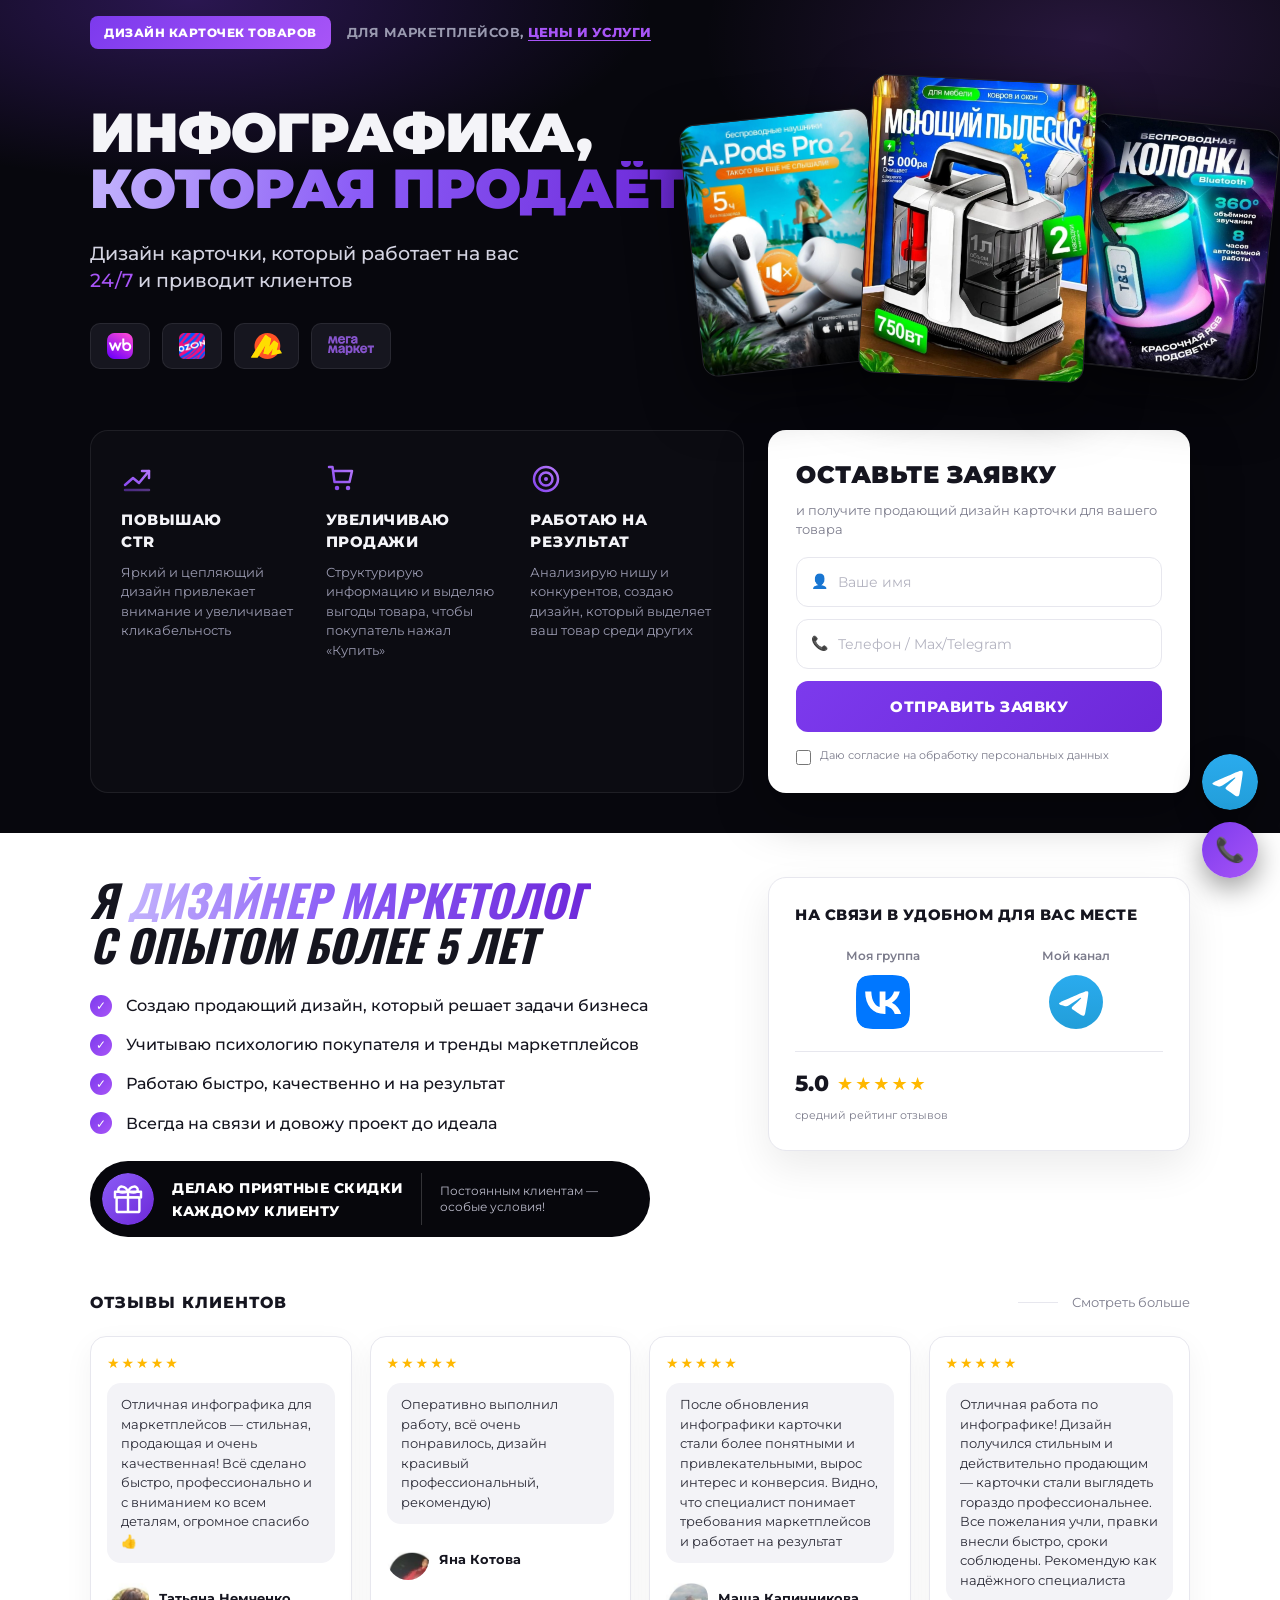
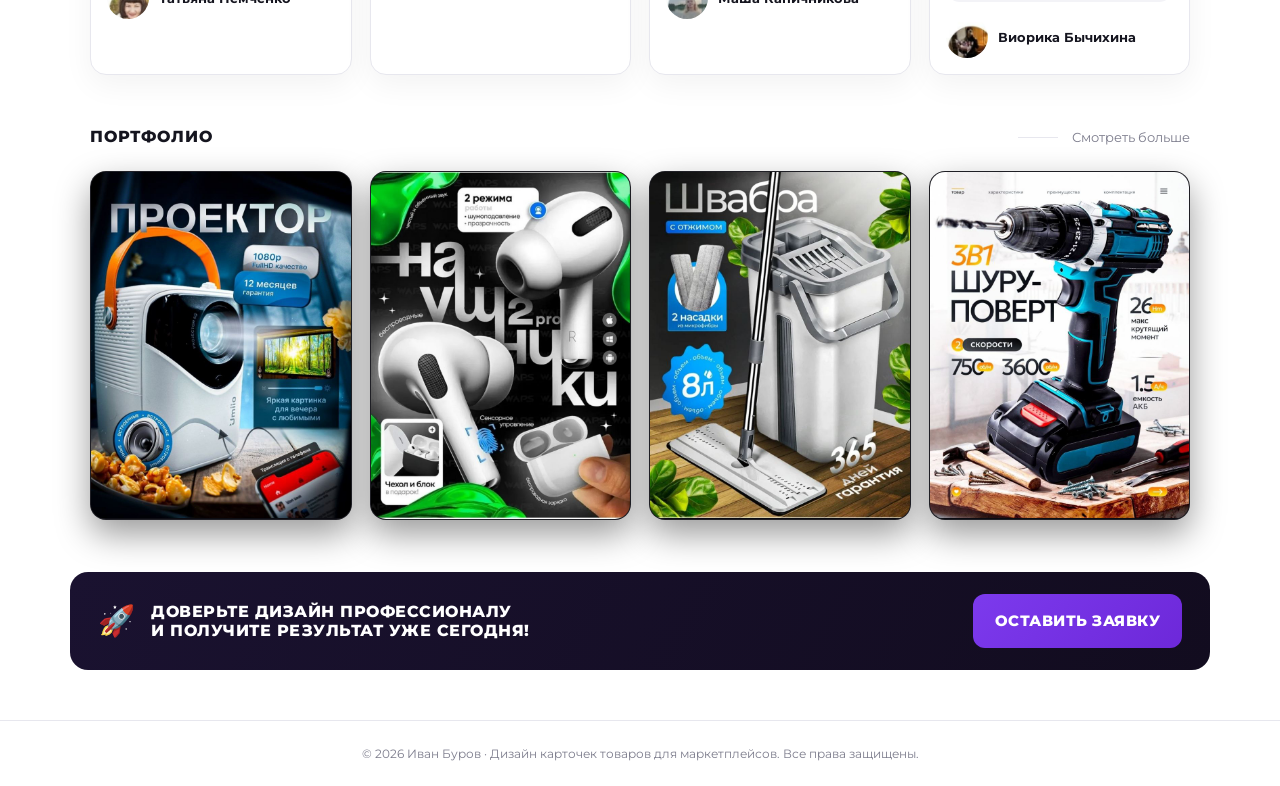
==== index.html @ eb8d64a8 "Обрезка белых полос в карточке колонки (card-speaker) Co-Authored-By: Devin AI <158243242+devin-ai-i" ====
<!DOCTYPE html>
<html lang="ru">
<head>
  <meta charset="UTF-8" />
  <meta name="viewport" content="width=device-width, initial-scale=1.0" />
  <title>Инфографика, которая продаёт — дизайн карточек товаров для маркетплейсов</title>
  <meta name="description" content="Продающий дизайн карточек товаров для Wildberries, Ozon, Яндекс Маркет и Megamarket. Повышаю CTR, увеличиваю продажи, работаю на результат." />
  <link rel="preconnect" href="https://fonts.googleapis.com" />
  <link rel="preconnect" href="https://fonts.gstatic.com" crossorigin />
  <link href="https://fonts.googleapis.com/css2?family=Montserrat:ital,wght@0,400;0,500;0,600;0,700;0,800;0,900;1,800;1,900&family=Oswald:wght@500;600;700&display=swap" rel="stylesheet" />
  <link rel="stylesheet" href="styles.css" />
</head>
<body>
  <div class="bg-glow"></div>

  <header class="site-header">
    <div class="container header-inner">
      <span class="badge badge-purple">ДИЗАЙН КАРТОЧЕК ТОВАРОВ</span>
      <span class="header-tagline">ДЛЯ МАРКЕТПЛЕЙСОВ, <button type="button" class="accent link-btn" id="pricingToggle">ЦЕНЫ И УСЛУГИ</button></span>
    </div>
  </header>

  <main>
    <!-- HERO -->
    <section class="hero">
      <div class="container hero-grid">
        <div class="hero-copy">
          <h1 class="hero-title">
            ИНФОГРАФИКА,<br />
            <span class="grad-text">КОТОРАЯ ПРОДАЁТ</span>
          </h1>
          <p class="hero-sub">
            Дизайн карточки, который работает на вас<br />
            <span class="accent">24/7</span> и приводит клиентов
          </p>
          <div class="marketplaces">
            <span class="mp-chip"><img src="assets/img/logo-wb.svg" alt="Wildberries" /></span>
            <span class="mp-chip"><img src="assets/img/logo-ozon.png" width="240" height="240" alt="Ozon" /></span>
            <span class="mp-chip"><img src="assets/img/logo-ym.svg" alt="Яндекс Маркет" /></span>
            <span class="mp-chip mp-wide"><img src="assets/img/logo-mm.svg" alt="Megamarket" /></span>
          </div>
        </div>

        <div class="hero-cards">
          <article class="pcard">
            <img src="assets/img/card-apods.jpg" width="768" height="1024" alt="A.Pods Pro 2 — беспроводные наушники" />
          </article>

          <article class="pcard pcard-lg">
            <img src="assets/img/card-vacuum.jpg" width="773" height="1024" alt="Моющий пылесос для мебели, ковров и окон" />
          </article>

          <article class="pcard">
            <img src="assets/img/card-speaker.jpg" width="650" height="866" alt="Беспроводная Bluetooth-колонка с RGB-подсветкой" />
          </article>
        </div>
      </div>
    </section>

    <!-- BENEFITS + FORM -->
    <section class="benefits-form">
      <div class="container bf-grid">
        <div class="benefits-card">
          <div class="benefit">
            <div class="benefit-icon"><img src="assets/img/icon-ctr.svg" alt="" /></div>
            <h4>ПОВЫШАЮ<br />CTR</h4>
            <p>Яркий и цепляющий дизайн привлекает внимание и увеличивает кликабельность</p>
          </div>
          <div class="benefit">
            <div class="benefit-icon"><img src="assets/img/icon-sales.svg" alt="" /></div>
            <h4>УВЕЛИЧИВАЮ<br />ПРОДАЖИ</h4>
            <p>Структурирую информацию и выделяю выгоды товара, чтобы покупатель нажал «Купить»</p>
          </div>
          <div class="benefit">
            <div class="benefit-icon"><img src="assets/img/icon-result.svg" alt="" /></div>
            <h4>РАБОТАЮ НА<br />РЕЗУЛЬТАТ</h4>
            <p>Анализирую нишу и конкурентов, создаю дизайн, который выделяет ваш товар среди других</p>
          </div>
        </div>

        <aside class="lead-form" id="zayavka">
          <h2 class="form-title">ОСТАВЬТЕ ЗАЯВКУ</h2>
          <p class="form-sub">и получите продающий дизайн карточки для вашего товара</p>
          <form class="form" novalidate>
            <label class="field">
              <span class="field-icon">👤</span>
              <input type="text" name="name" placeholder="Ваше имя" required />
            </label>
            <label class="field">
              <span class="field-icon">📞</span>
              <input type="text" name="contact" placeholder="Телефон / Max/Telegram" required />
            </label>
            <button type="submit" class="btn btn-primary btn-block">ОТПРАВИТЬ ЗАЯВКУ</button>
            <label class="consent">
              <input type="checkbox" name="consent" required />
              <span>Даю согласие на обработку персональных данных</span>
            </label>
            <p class="form-success" hidden>Спасибо! Заявка отправлена — скоро свяжусь с вами.</p>
          </form>
        </aside>
      </div>
    </section>

    <!-- PRICING / SERVICES -->
    <section class="pricing" id="pricing">
      <div class="container">
        <div class="section-head">
          <h2 class="section-title">ЦЕНЫ И УСЛУГИ</h2>
          <button type="button" class="see-more pricing-close" id="pricingClose">Свернуть</button>
        </div>
        <div class="pricing-grid">
          <article class="price-card">
            <img loading="lazy" decoding="async" src="assets/img/service-01.jpg" width="656" height="1024" alt="Инфографика и дизайн на 5 слайдов" />
            <div class="price-row"><span class="price-now">3 100 ₽</span><span class="price-old">4 500 ₽</span></div>
            <div class="price-label">5 слайдов</div>
            <button type="button" class="btn btn-primary btn-block price-btn" data-service="Инфографика и дизайн — 5 слайдов (3 100 ₽)">Написать</button>
          </article>
          <article class="price-card">
            <img loading="lazy" decoding="async" src="assets/img/service-02.jpg" width="621" height="1024" alt="Дополнительный слайд" />
            <div class="price-row"><span class="price-now">600 ₽</span><span class="price-old">900 ₽</span></div>
            <div class="price-label">Дополнительный слайд</div>
            <button type="button" class="btn btn-primary btn-block price-btn" data-service="Дополнительный слайд (600 ₽)">Написать</button>
          </article>
          <article class="price-card">
            <img loading="lazy" decoding="async" src="assets/img/service-03.jpg" width="619" height="1024" alt="Rich контент" />
            <div class="price-row"><span class="price-now">1 000 ₽</span><span class="price-old">1 500 ₽</span></div>
            <div class="price-label">Rich контент</div>
            <button type="button" class="btn btn-primary btn-block price-btn" data-service="Rich контент (1 000 ₽)">Написать</button>
          </article>
          <article class="price-card">
            <img loading="lazy" decoding="async" src="assets/img/service-04.jpg" width="641" height="1024" alt="Супер Акция: 2 доп. слайда в подарок при заказе 5 слайдов" />
            <div class="price-row"><span class="price-now">3 100 ₽</span><span class="price-old">8 000 ₽</span></div>
            <div class="price-label">Супер Акция 😍🔥</div>
            <button type="button" class="btn btn-primary btn-block price-btn" data-service="Супер Акция: 2 доп. слайда в подарок (3 100 ₽)">Написать</button>
          </article>
          <article class="price-card">
            <img loading="lazy" decoding="async" src="assets/img/service-05.jpg" width="645" height="1024" alt="Главный слайд" />
            <div class="price-row"><span class="price-now">700 ₽</span><span class="price-old">1 100 ₽</span></div>
            <div class="price-label">Главный слайд</div>
            <button type="button" class="btn btn-primary btn-block price-btn" data-service="Главный слайд (700 ₽)">Написать</button>
          </article>
        </div>
      </div>
    </section>

    <div class="light-zone">
    <!-- ABOUT + CONTACTS -->
    <section class="about">
      <div class="container about-grid">
        <div class="about-main">
          <h2 class="about-title">Я <span class="grad-text">ДИЗАЙНЕР МАРКЕТОЛОГ</span><br />С ОПЫТОМ <span class="accent">БОЛЕЕ 5 ЛЕТ</span></h2>
          <ul class="about-list">
            <li>Создаю продающий дизайн, который решает задачи бизнеса</li>
            <li>Учитываю психологию покупателя и тренды маркетплейсов</li>
            <li>Работаю быстро, качественно и на результат</li>
            <li>Всегда на связи и довожу проект до идеала</li>
          </ul>
          <div class="gift-banner">
            <div class="gift-icon"><img src="assets/img/icon-gift.svg" alt="" /></div>
            <div class="gift-text"><b>ДЕЛАЮ ПРИЯТНЫЕ СКИДКИ<br />КАЖДОМУ КЛИЕНТУ</b></div>
            <div class="gift-divider"></div>
            <div class="gift-note">Постоянным клиентам —<br />особые условия!</div>
          </div>
        </div>

        <aside class="contacts-card">
          <h3 class="contacts-title">НА СВЯЗИ В УДОБНОМ ДЛЯ ВАС МЕСТЕ</h3>
          <div class="socials">
            <a class="social" href="https://vk.ru/disain1infografika" target="_blank" rel="noopener">
              <span class="social-label">Моя группа</span>
              <span class="social-icon"><img src="assets/img/logo-vk.svg" alt="VK" /></span>
            </a>
            <a class="social" href="https://t.me/ivan2000disainer" target="_blank" rel="noopener">
              <span class="social-label">Мой канал</span>
              <span class="social-icon"><img src="assets/img/icon-tg.svg" alt="Telegram" /></span>
            </a>
          </div>
          <div class="rating">
            <span class="rating-num">5.0</span>
            <span class="rating-stars">★★★★★</span>
            <span class="rating-note">средний рейтинг отзывов</span>
          </div>
        </aside>
      </div>
    </section>

    <!-- REVIEWS -->
    <section class="reviews">
      <div class="container">
        <div class="section-head">
          <h2 class="section-title">ОТЗЫВЫ КЛИЕНТОВ</h2>
          <a href="#" class="see-more" id="reviewsToggle">Смотреть больше</a>
        </div>
        <div class="reviews-grid">
          <article class="review">
            <div class="stars">★★★★★</div>
            <div class="bubble">
              <p>Отличная инфографика для маркетплейсов — стильная, продающая и очень качественная! Всё сделано быстро, профессионально и с вниманием ко всем деталям, огромное спасибо 👍</p>
            </div>
            <div class="person">
              <span class="avatar"><img loading="lazy" decoding="async" src="assets/img/av-01.png" width="96" height="96" alt="Татьяна Немченко" /></span>
              <span class="person-info"><b>Татьяна Немченко</b></span>
            </div>
          </article>
          <article class="review">
            <div class="stars">★★★★★</div>
            <div class="bubble">
              <p>Оперативно выполнил работу, всё очень понравилось, дизайн красивый профессиональный, рекомендую)</p>
            </div>
            <div class="person">
              <span class="avatar"><img loading="lazy" decoding="async" src="assets/img/av-02.png" width="96" height="96" alt="Яна Котова" /></span>
              <span class="person-info"><b>Яна Котова</b></span>
            </div>
          </article>
          <article class="review">
            <div class="stars">★★★★★</div>
            <div class="bubble">
              <p>После обновления инфографики карточки стали более понятными и привлекательными, вырос интерес и конверсия. Видно, что специалист понимает требования маркетплейсов и работает на результат</p>
            </div>
            <div class="person">
              <span class="avatar"><img loading="lazy" decoding="async" src="assets/img/av-03.png" width="96" height="96" alt="Маша Капичникова" /></span>
              <span class="person-info"><b>Маша Капичникова</b></span>
            </div>
          </article>
          <article class="review">
            <div class="stars">★★★★★</div>
            <div class="bubble">
              <p>Отличная работа по инфографике! Дизайн получился стильным и действительно продающим — карточки стали выглядеть гораздо профессиональнее. Все пожелания учли, правки внесли быстро, сроки соблюдены. Рекомендую как надёжного специалиста</p>
            </div>
            <div class="person">
              <span class="avatar"><img loading="lazy" decoding="async" src="assets/img/av-04.png" width="96" height="96" alt="Виорика Бычихина" /></span>
              <span class="person-info"><b>Виорика Бычихина</b></span>
            </div>
          </article>
          <article class="review review--extra">
            <div class="stars">★★★★★</div>
            <div class="bubble">
              <p>Дизайном очень доволен, Иван справился с задачей очень профессионально, сделал всё оперативно в срок, инфографика впечатляет, рекомендую)</p>
            </div>
            <div class="person">
              <span class="avatar"><img loading="lazy" decoding="async" src="assets/img/av-05.png" width="96" height="96" alt="Павел Литвинов" /></span>
              <span class="person-info"><b>Павел Литвинов</b></span>
            </div>
          </article>
          <article class="review review--extra">
            <div class="stars">★★★★★</div>
            <div class="bubble">
              <p>Шикарная инфографика, CTR значительно повысился, стали заказывать больше, спасибо большое 👍 супер</p>
            </div>
            <div class="person">
              <span class="avatar"><img loading="lazy" decoding="async" src="assets/img/av-06.png" width="96" height="96" alt="Олег П." /></span>
              <span class="person-info"><b>Олег П.</b></span>
            </div>
          </article>
          <article class="review review--extra">
            <div class="stars">★★★★★</div>
            <div class="bubble">
              <p>Шикарная инфографика 😍 продажи значительно выросли, больше кликов, рекомендую, просто супер ☺️</p>
            </div>
            <div class="person">
              <span class="avatar"><img loading="lazy" decoding="async" src="assets/img/av-07.png" width="96" height="96" alt="Людмила Соловьева" /></span>
              <span class="person-info"><b>Людмила Соловьева</b></span>
            </div>
          </article>
          <article class="review review--extra">
            <div class="stars">★★★★★</div>
            <div class="bubble">
              <p>Отличный специалист, быстро ответил, обсудили, работа выполнена в срок, очень доволен дизайном, будем работать ещё) рекомендую</p>
            </div>
            <div class="person">
              <span class="avatar"><img loading="lazy" decoding="async" src="assets/img/av-08.png" width="96" height="96" alt="Евгений Валерьевич" /></span>
              <span class="person-info"><b>Евгений Валерьевич</b></span>
            </div>
          </article>
        </div>
      </div>
    </section>

    <!-- PORTFOLIO -->
    <section class="portfolio">
      <div class="container">
        <div class="section-head">
          <h2 class="section-title">ПОРТФОЛИО</h2>
          <a href="#" class="see-more" id="portfolioToggle">Смотреть больше</a>
        </div>
        <div class="portfolio-grid">
          <article class="folio"><img loading="lazy" decoding="async" src="assets/img/portfolio-01.jpg" width="768" height="1024" alt="Карточка товара: проектор Umiio" /></article>
          <article class="folio"><img loading="lazy" decoding="async" src="assets/img/portfolio-02.jpg" width="764" height="1024" alt="Карточка товара: беспроводные наушники Pro 2" /></article>
          <article class="folio"><img loading="lazy" decoding="async" src="assets/img/portfolio-03.jpg" width="768" height="1024" alt="Карточка товара: швабра с отжимом" /></article>
          <article class="folio"><img loading="lazy" decoding="async" src="assets/img/portfolio-04.jpg" width="768" height="1024" alt="Карточка товара: шуруповёрт 3 в 1" /></article>
          <article class="folio folio--extra"><img loading="lazy" decoding="async" src="assets/img/portfolio-05.jpg" width="768" height="1024" alt="Карточка товара: кабель Lightning — USB-C" /></article>
          <article class="folio folio--extra"><img loading="lazy" decoding="async" src="assets/img/portfolio-06.jpg" width="768" height="1024" alt="Карточка товара: автомобильный компрессор" /></article>
          <article class="folio folio--extra"><img loading="lazy" decoding="async" src="assets/img/portfolio-07.jpg" width="768" height="1024" alt="Карточка товара: подарочный набор" /></article>
          <article class="folio folio--extra"><img loading="lazy" decoding="async" src="assets/img/portfolio-08.jpg" width="768" height="1024" alt="Карточка товара: армейский мультитул 30 в 1" /></article>
          <article class="folio folio--extra"><img loading="lazy" decoding="async" src="assets/img/portfolio-09.jpg" width="768" height="1024" alt="Карточка товара: беспроводная колонка" /></article>
          <article class="folio folio--extra"><img loading="lazy" decoding="async" src="assets/img/portfolio-10.jpg" width="768" height="1024" alt="Карточка товара: электрический аэрогриль" /></article>
          <article class="folio folio--extra"><img loading="lazy" decoding="async" src="assets/img/portfolio-11.jpg" width="768" height="1024" alt="Карточка товара: портативный блендер" /></article>
          <article class="folio folio--extra"><img loading="lazy" decoding="async" src="assets/img/portfolio-12.jpg" width="768" height="1024" alt="Карточка товара: лазерный уровень 4D" /></article>
          <article class="folio folio--extra"><img loading="lazy" decoding="async" src="assets/img/portfolio-13.jpg" width="768" height="1024" alt="Карточка товара: чемодан" /></article>
          <article class="folio folio--extra"><img loading="lazy" decoding="async" src="assets/img/portfolio-14.jpg" width="774" height="1024" alt="Карточка товара: энергетик Lit Energy" /></article>
          <article class="folio folio--extra"><img loading="lazy" decoding="async" src="assets/img/portfolio-15.jpg" width="768" height="1024" alt="Карточка товара: беспроводные наушники N35" /></article>
        </div>
      </div>
    </section>

    <!-- CTA BANNER -->
    <section class="cta-banner">
      <div class="container cta-inner">
        <div class="cta-left">
          <span class="cta-rocket">🚀</span>
          <p>ДОВЕРЬТЕ ДИЗАЙН ПРОФЕССИОНАЛУ<br />И ПОЛУЧИТЕ РЕЗУЛЬТАТ УЖЕ СЕГОДНЯ!</p>
        </div>
        <a href="#zayavka" class="btn btn-primary cta-btn">ОСТАВИТЬ ЗАЯВКУ</a>
      </div>
    </section>
    </div>
  </main>

  <footer class="site-footer">
    <div class="container">
      <p>© <span id="year"></span> Иван Буров · Дизайн карточек товаров для маркетплейсов. Все права защищены.</p>
    </div>
  </footer>

  <div class="fab">
    <a class="fab-btn fab-tg" href="https://t.me/IvanBurov25" target="_blank" rel="noopener" aria-label="Написать в Telegram" title="Написать в Telegram">
      <img src="assets/img/icon-tg.svg" alt="Telegram" />
    </a>
    <a class="fab-btn fab-call" href="tel:+79619214118" aria-label="Позвонить" title="Позвонить">📞</a>
  </div>

  <div class="modal" id="leadModal" aria-hidden="true">
    <div class="modal-overlay" data-close></div>
    <div class="modal-box" role="dialog" aria-modal="true" aria-labelledby="modalTitle">
      <button type="button" class="modal-close" data-close aria-label="Закрыть">×</button>
      <h2 class="form-title" id="modalTitle">ОСТАВЬТЕ ЗАЯВКУ</h2>
      <p class="form-sub" id="modalServiceSub">и я свяжусь с вами по выбранной услуге</p>
      <form class="form" novalidate>
        <label class="field">
          <span class="field-icon">👤</span>
          <input type="text" name="name" placeholder="Ваше имя" required />
        </label>
        <label class="field">
          <span class="field-icon">📞</span>
          <input type="text" name="contact" placeholder="Телефон / Max/Telegram" required />
        </label>
        <button type="submit" class="btn btn-primary btn-block">ОТПРАВИТЬ ЗАЯВКУ</button>
        <label class="consent">
          <input type="checkbox" name="consent" required />
          <span>Даю согласие на обработку персональных данных</span>
        </label>
        <p class="form-success" hidden>Спасибо! Заявка отправлена — скоро свяжусь с вами.</p>
      </form>
    </div>
  </div>

  <script src="script.js"></script>
</body>
</html>
---- styles.css ----
:root {
  --bg: #07070d;
  --line: rgba(255, 255, 255, 0.08);
  --line-light: #e7e7ee;
  --text: #f4f4f8;
  --ink: #15151f;
  --muted: #9a9ab0;
  --muted-2: #6f6f86;
  --muted-light: #7c7c8c;
  --purple: #7c3aed;
  --purple-2: #a855f7;
  --radius: 18px;
  --maxw: 1140px;
}

* { box-sizing: border-box; margin: 0; padding: 0; }
html { scroll-behavior: smooth; }

body {
  font-family: "Montserrat", system-ui, -apple-system, sans-serif;
  background: var(--bg);
  color: var(--text);
  line-height: 1.45;
  overflow-x: hidden;
}

.bg-glow {
  position: absolute;
  top: 0; left: 0; right: 0;
  height: 760px;
  z-index: -1;
  background:
    radial-gradient(60% 40% at 15% 0%, rgba(124, 58, 237, 0.30), transparent 60%),
    radial-gradient(50% 45% at 85% 5%, rgba(168, 85, 247, 0.20), transparent 60%),
    var(--bg);
}

.container { width: 100%; max-width: var(--maxw); margin: 0 auto; padding: 0 20px; }
.accent { color: var(--purple-2); }
.grad-text {
  background: linear-gradient(100deg, #c4b5fd 0%, #8b5cf6 45%, #6d28d9 100%);
  -webkit-background-clip: text; background-clip: text; color: transparent;
}

/* ---------- HEADER ---------- */
.site-header { padding: 16px 0; }
.header-inner { display: flex; align-items: center; gap: 16px; flex-wrap: wrap; }
.badge { display: inline-block; font-size: 12px; font-weight: 800; letter-spacing: 0.5px; padding: 8px 14px; border-radius: 8px; }
.badge-purple { background: linear-gradient(135deg, var(--purple), var(--purple-2)); color: #fff; }
.header-tagline { font-size: 13px; font-weight: 700; letter-spacing: 0.5px; color: var(--muted); }
.header-tagline .accent { font-weight: 800; }

/* ---------- HERO ---------- */
.hero { padding: 14px 0 36px; overflow-x: clip; }
.hero-grid { display: grid; grid-template-columns: 1fr 1.08fr; gap: 24px; align-items: start; }
.hero-copy { padding-top: 26px; }
.hero-title { font-size: clamp(30px, 5.2vw, 55px); font-weight: 900; line-height: 1.02; letter-spacing: -1px; text-transform: uppercase; overflow-wrap: break-word; }
.hero-title .grad-text { white-space: nowrap; padding-right: 0; }
.hero-sub { margin-top: 22px; font-size: clamp(15px, 1.7vw, 19px); color: #d4d4e2; font-weight: 500; }
.marketplaces { display: flex; flex-wrap: wrap; gap: 12px; margin-top: 28px; }
.mp-chip { padding: 0 16px; height: 46px; border-radius: 10px; background: #16161f; border: 1px solid var(--line); display: inline-flex; align-items: center; }
.mp-chip img { height: 26px; width: auto; display: block; }
.mp-chip.mp-wide img { height: 19px; }

.hero-cards { display: flex; align-items: center; justify-content: center; padding: 0; transform: translateX(-20px); }
.pcard { position: relative; flex: 0 0 auto; width: 190px; border-radius: 16px; overflow: hidden; border: 1px solid rgba(255, 255, 255, 0.1); box-shadow: 0 22px 55px rgba(0, 0, 0, 0.6); background: #0c0c12; }
.pcard.pcard-lg { width: 226px; }
.pcard img { display: block; width: 100%; height: auto; }
.hero-cards .pcard:nth-child(1) { transform: rotate(-6deg) translateY(14px); z-index: 2; margin-right: -14px; }
.hero-cards .pcard:nth-child(2) { transform: rotate(3deg); z-index: 3; }
.hero-cards .pcard:nth-child(3) { transform: rotate(6deg) translateY(18px); z-index: 1; margin-left: -10px; }

/* ---------- BENEFITS + FORM ---------- */
.benefits-form { padding: 16px 0 40px; }
.bf-grid { display: grid; grid-template-columns: 1.55fr 1fr; gap: 24px; align-items: stretch; }
.benefits-card { background: #0c0c12; border: 1px solid var(--line); border-radius: var(--radius); padding: 30px; display: grid; grid-template-columns: repeat(3, 1fr); gap: 22px; }
.benefit-icon { height: 34px; display: flex; align-items: flex-end; }
.benefit-icon img { height: 32px; width: auto; }
.benefit h4 { margin: 14px 0 10px; font-size: 15px; font-weight: 800; letter-spacing: 0.5px; text-transform: uppercase; }
.benefit p { font-size: 13px; color: var(--muted); line-height: 1.5; }

.lead-form { background: #fff; border-radius: var(--radius); padding: 28px; box-shadow: 0 20px 50px rgba(0, 0, 0, 0.35); }
.form-title { font-size: 24px; font-weight: 900; letter-spacing: 0.5px; color: var(--ink); }
.form-sub { color: var(--muted-light); font-size: 13px; margin: 8px 0 18px; line-height: 1.45; }
.form { display: flex; flex-direction: column; gap: 12px; }
.field { display: flex; align-items: center; gap: 10px; background: #fff; border: 1.5px solid var(--line-light); border-radius: 12px; padding: 0 14px; }
.field:focus-within { border-color: var(--purple); }
.field-icon { color: #b3b3c0; font-size: 14px; }
.field input { flex: 1; background: transparent; border: 0; outline: none; color: var(--ink); font-size: 14px; padding: 15px 0; font-family: inherit; }
.field input::placeholder { color: #b3b3c0; }
.btn { cursor: pointer; border: 0; font-family: inherit; font-weight: 800; letter-spacing: 0.5px; border-radius: 12px; transition: transform 0.15s ease, filter 0.15s ease; text-decoration: none; display: inline-flex; align-items: center; justify-content: center; }
.btn:hover { filter: brightness(1.08); transform: translateY(-1px); }
.btn-primary { background: linear-gradient(135deg, #7c3aed, #6d28d9); color: #fff; padding: 16px 22px; font-size: 15px; }
.btn-block { width: 100%; }
.consent { display: flex; align-items: flex-start; gap: 9px; font-size: 11px; color: var(--muted-light); margin-top: 4px; cursor: pointer; }
.consent input { margin-top: 2px; accent-color: var(--purple); width: 15px; height: 15px; }
.form-success { color: #16a34a; font-size: 13px; font-weight: 600; margin-top: 6px; }

/* ---------- LIGHT ZONE ---------- */
.light-zone { background: #fff; color: var(--ink); }

/* ---------- ABOUT ---------- */
.about { padding: 44px 0 30px; }
.about-grid { display: grid; grid-template-columns: 1.55fr 1fr; gap: 24px; align-items: start; }
.about-title { font-family: "Oswald", sans-serif; font-size: clamp(26px, 4vw, 44px); font-weight: 700; font-style: italic; line-height: 1.04; text-transform: uppercase; color: var(--ink); }
.about-title .accent { color: var(--ink); }
.grad-text { display: inline-block; padding-right: 0.12em; }
.about-list { list-style: none; margin: 26px 0; display: flex; flex-direction: column; gap: 16px; }
.about-list li { position: relative; padding-left: 36px; font-size: 16px; font-weight: 500; color: var(--ink); }
.about-list li::before { content: "✓"; position: absolute; left: 0; top: 50%; transform: translateY(-50%); width: 22px; height: 22px; border-radius: 50%; background: linear-gradient(135deg, var(--purple), var(--purple-2)); color: #fff; font-size: 12px; font-weight: 800; display: flex; align-items: center; justify-content: center; }
.gift-banner { display: flex; align-items: center; gap: 18px; background: #07070c; border-radius: 50px; padding: 12px 26px 12px 12px; max-width: 560px; }
.gift-icon { flex: 0 0 auto; }
.gift-icon img { width: 52px; height: 52px; border-radius: 50%; display: block; }
.gift-text b { font-size: 14px; font-weight: 800; letter-spacing: 0.5px; line-height: 1.2; color: #fff; }
.gift-divider { width: 1px; align-self: stretch; background: rgba(255, 255, 255, 0.18); }
.gift-note { font-size: 12px; color: #b9b9c8; line-height: 1.3; }

.contacts-card { background: #fff; border: 1px solid var(--line-light); border-radius: var(--radius); padding: 26px; box-shadow: 0 16px 40px rgba(0, 0, 0, 0.08); }
.contacts-title { font-size: 15px; font-weight: 800; letter-spacing: 0.5px; text-transform: uppercase; color: var(--ink); }
.socials { display: flex; gap: 18px; margin: 22px 0; }
.social { flex: 1; text-decoration: none; display: flex; flex-direction: column; align-items: center; gap: 10px; }
.social-label { font-size: 12px; color: var(--muted-light); font-weight: 600; }
.social-icon img { width: 54px; height: 54px; border-radius: 14px; display: block; }

/* Floating contact buttons (bottom-right) */
.fab { position: fixed; right: 22px; bottom: 22px; z-index: 60; display: flex; flex-direction: column; gap: 12px; }
.fab-btn { width: 56px; height: 56px; border-radius: 50%; display: flex; align-items: center; justify-content: center; box-shadow: 0 10px 28px rgba(0, 0, 0, 0.4); transition: transform 0.15s ease, filter 0.15s ease; text-decoration: none; overflow: hidden; }
.fab-btn:hover { transform: translateY(-2px); filter: brightness(1.07); }
.fab-tg img { width: 56px; height: 56px; display: block; }
.fab-call { background: linear-gradient(135deg, #7c3aed, #a855f7); color: #fff; font-size: 24px; }
.rating { display: flex; align-items: center; gap: 8px; flex-wrap: wrap; border-top: 1px solid var(--line-light); padding-top: 16px; }
.rating-num { font-size: 22px; font-weight: 800; color: var(--ink); }
.rating-stars { color: #ffb800; font-size: 18px; letter-spacing: 2px; }
.rating-note { width: 100%; font-size: 11px; color: var(--muted-light); }

/* ---------- SECTION HEAD ---------- */
.section-head { display: flex; align-items: center; gap: 18px; margin-bottom: 22px; }
.section-title { font-size: 16px; font-weight: 800; letter-spacing: 1px; text-transform: uppercase; white-space: nowrap; color: var(--ink); }
.see-more { margin-left: auto; color: var(--muted-light); font-size: 13px; text-decoration: none; position: relative; }
.see-more::before { content: ""; position: absolute; right: calc(100% + 14px); top: 50%; width: 40px; height: 1px; background: var(--line-light); }
.see-more:hover { color: var(--ink); }

/* ---------- REVIEWS ---------- */
.reviews { padding: 24px 0; }
.reviews-grid { display: grid; grid-template-columns: repeat(4, 1fr); gap: 18px; }
.review { background: #fff; border: 1px solid var(--line-light); border-radius: 16px; padding: 16px; box-shadow: 0 10px 30px rgba(0, 0, 0, 0.05); }
.review--extra { display: none; }
.reviews-grid.is-expanded .review--extra { display: block; }
.bubble { position: relative; background: #f3f3f7; border-radius: 14px; padding: 12px 14px; }
.bubble p { font-size: 13px; color: #2a2a36; line-height: 1.5; }
.person { display: flex; align-items: center; gap: 10px; margin: 14px 0 0; }
.avatar { width: 42px; height: 42px; border-radius: 50%; overflow: hidden; flex: 0 0 auto; }
.avatar img { width: 100%; height: 100%; object-fit: cover; display: block; }
.person-info { display: flex; flex-direction: column; }
.person-info b { font-size: 13px; color: var(--ink); }
.person-info i { font-size: 11px; color: var(--muted-light); font-style: normal; }
.stars { color: #ffb800; font-size: 14px; letter-spacing: 2px; margin-bottom: 10px; }

/* ---------- PORTFOLIO ---------- */
.portfolio { padding: 26px 0 46px; }
.portfolio-grid { display: grid; grid-template-columns: repeat(4, 1fr); gap: 18px; }
.folio { position: relative; border-radius: 16px; overflow: hidden; background: #0c0c12; border: 1px solid var(--line); box-shadow: 0 14px 34px rgba(0, 0, 0, 0.4); }
.folio img { display: block; width: 100%; height: auto; }
.folio--extra { display: none; }
.portfolio-grid.is-expanded .folio--extra { display: block; }

/* ---------- PRICING / SERVICES ---------- */
.link-btn { background: none; border: 0; padding: 0; margin: 0; font: inherit; cursor: pointer; text-decoration: underline; text-underline-offset: 3px; }
.link-btn:hover { filter: brightness(1.12); }
.pricing { display: none; padding: 8px 0 34px; }
.pricing.is-open { display: block; }
.pricing-close { background: none; border: 0; cursor: pointer; font-family: inherit; }
.pricing-grid { display: grid; grid-template-columns: repeat(5, 1fr); gap: 16px; }
.price-card { display: flex; flex-direction: column; gap: 10px; background: #0c0c12; border: 1px solid var(--line); border-radius: 16px; padding: 12px; box-shadow: 0 14px 34px rgba(0, 0, 0, 0.4); }
.price-card > img { display: block; width: 100%; height: auto; border-radius: 12px; }
.price-row { display: flex; align-items: baseline; gap: 10px; }
.price-now { font-family: "Oswald", sans-serif; font-size: 24px; font-weight: 700; color: #fff; }
.price-old { font-size: 15px; color: var(--muted); text-decoration: line-through; }
.price-label { font-size: 13px; color: var(--muted-light); }
.price-btn { margin-top: auto; padding: 13px 18px; font-size: 14px; }

/* ---------- MODAL ---------- */
.modal { display: none; position: fixed; inset: 0; z-index: 100; align-items: center; justify-content: center; padding: 20px; }
.modal.is-open { display: flex; }
.modal-overlay { position: absolute; inset: 0; background: rgba(6, 6, 12, 0.66); }
.modal-box { position: relative; z-index: 1; width: 100%; max-width: 420px; max-height: calc(100vh - 40px); overflow-y: auto; background: #fff; border-radius: var(--radius); padding: 30px 26px 26px; box-shadow: 0 30px 80px rgba(0, 0, 0, 0.6); }
.modal-close { position: absolute; top: 10px; right: 14px; background: none; border: 0; color: #a6a6b4; font-size: 28px; line-height: 1; cursor: pointer; }
.modal-close:hover { color: var(--ink); }
body.modal-open { overflow: hidden; }

/* ---------- CTA BANNER ---------- */
.cta-banner { padding: 6px 0 50px; }
.cta-inner { display: flex; align-items: center; justify-content: space-between; gap: 24px; background: linear-gradient(120deg, #1a1230 0%, #120c1f 100%); border-radius: var(--radius); padding: 22px 28px; }
.cta-left { display: flex; align-items: center; gap: 16px; }
.cta-rocket { font-size: 30px; }
.cta-left p { font-size: 16px; font-weight: 800; letter-spacing: 0.5px; text-transform: uppercase; line-height: 1.2; color: #fff; }
.cta-btn { white-space: nowrap; }

/* ---------- FOOTER ---------- */
.site-footer { background: #fff; border-top: 1px solid var(--line-light); padding: 24px 0; }
.site-footer p { font-size: 12px; color: var(--muted-light); text-align: center; }

/* ---------- RESPONSIVE ---------- */
/* Laptops — shrink hero title + cards so all three cards stay visible */
@media (min-width: 981px) and (max-width: 1180px) {
  .hero-title { font-size: clamp(30px, 5vw, 50px); }
  .hero-copy { padding-top: 16px; }
  .hero-cards { transform: translateX(-8px); }
  .pcard { width: 158px; }
  .pcard.pcard-lg { width: 190px; }
}

/* Large tablets / small laptops */
@media (max-width: 1080px) {
  .bf-grid, .about-grid { grid-template-columns: 1.35fr 1fr; }
  .reviews-grid, .portfolio-grid { gap: 14px; }
  .pricing-grid { grid-template-columns: repeat(3, 1fr); }
}

/* Tablets — stack the two-column layouts, center hero */
@media (max-width: 980px) {
  .hero-grid, .bf-grid, .about-grid { grid-template-columns: 1fr; }
  .hero { padding: 10px 0 28px; }
  .hero-copy { text-align: center; padding-top: 0; }
  .marketplaces { justify-content: center; }
  .hero-cards { margin-top: 24px; }
  .reviews-grid, .portfolio-grid { grid-template-columns: repeat(2, 1fr); }
  .gift-banner { max-width: none; }
  .contacts-card { max-width: 560px; }
  .about-list { max-width: 620px; margin-left: auto; margin-right: auto; }
}

/* Small tablets — stack the 3 benefits */
@media (max-width: 760px) {
  .benefits-card { grid-template-columns: 1fr; gap: 24px; padding: 26px; }
  .section-title { white-space: normal; }
  .pricing-grid { grid-template-columns: repeat(2, 1fr); }
}

/* Phones — flatten hero cards, single-column grids */
@media (max-width: 640px) {
  .hero-title .grad-text { white-space: normal; }
  .fab { right: 12px; bottom: 12px; gap: 10px; }
  .fab-btn { width: 46px; height: 46px; }
  .fab-tg img { width: 46px; height: 46px; }
  .fab-call { font-size: 20px; }
  /* Tighter, consistent vertical rhythm on phones */
  .hero { padding: 8px 0 24px; }
  .benefits-form { padding: 8px 0 28px; }
  .benefits-card { gap: 18px; padding: 22px; }
  .reviews { padding: 18px 0; }
  .portfolio { padding: 18px 0 34px; }
  .pricing.is-open { padding: 4px 0 26px; }
  .cta-banner { padding: 6px 0 40px; }
  /* Hero cards: same overlapping tilted collage as desktop, scaled down to fit the phone */
  .hero-cards { transform: none; justify-content: center; gap: 0; overflow: visible; padding: 0; margin-top: 16px; }
  .pcard { width: 96px; }
  .pcard.pcard-lg { width: 116px; }
  .reviews-grid { grid-template-columns: 1fr; }
  .pricing-grid, .portfolio-grid { grid-template-columns: 1fr 1fr; gap: 12px; }
  .review { max-width: 460px; margin-left: auto; margin-right: auto; width: 100%; }
  /* Pricing: full PC-style card (image + price + label + «Написать»), just 2-up */
  .price-card { padding: 10px; gap: 8px; }
  .price-card > img, .folio img { border-radius: 12px; }
  .price-now { font-size: 20px; }
  .price-old { font-size: 13px; }
  .price-label { font-size: 12px; }
  .price-btn { padding: 11px 12px; font-size: 13px; }
  .site-footer { padding-bottom: 80px; }
  .cta-inner { flex-direction: column; text-align: center; }
  .cta-left { flex-direction: column; }
  .cta-btn { width: 100%; }
  .gift-banner { flex-wrap: wrap; border-radius: 18px; row-gap: 8px; padding: 16px 18px; }
  .gift-divider { display: none; }
  .lead-form { padding: 20px; }
  .about { padding: 28px 0 22px; }
  .section-head { gap: 12px; }
  .see-more::before { display: none; }
  /* consistent gutters + per-block fine-tuning */
  .container { padding: 0 16px; }
  .marketplaces { gap: 10px; margin-top: 18px; }
  .mp-chip { height: 42px; padding: 0 12px; }
  .mp-chip img { height: 22px; }
  .hero-sub { margin-top: 16px; }
  .about-list { margin: 20px 0; gap: 14px; }
  .about-list li { font-size: 15px; padding-left: 32px; }
  .contacts-card { padding: 22px; }
  .review { padding: 16px; }
  .cta-inner { padding: 22px 20px; }
  .cta-left p { font-size: 15px; }
  .modal-box { padding: 24px 20px 20px; }
}

/* Small phones */
@media (max-width: 420px) {
  .container { padding: 0 16px; }
  .mp-chip { font-size: 12px; padding: 10px 14px; }
  .form-title { font-size: 21px; }
  .about-list li { font-size: 15px; }
  .socials { gap: 12px; }
}
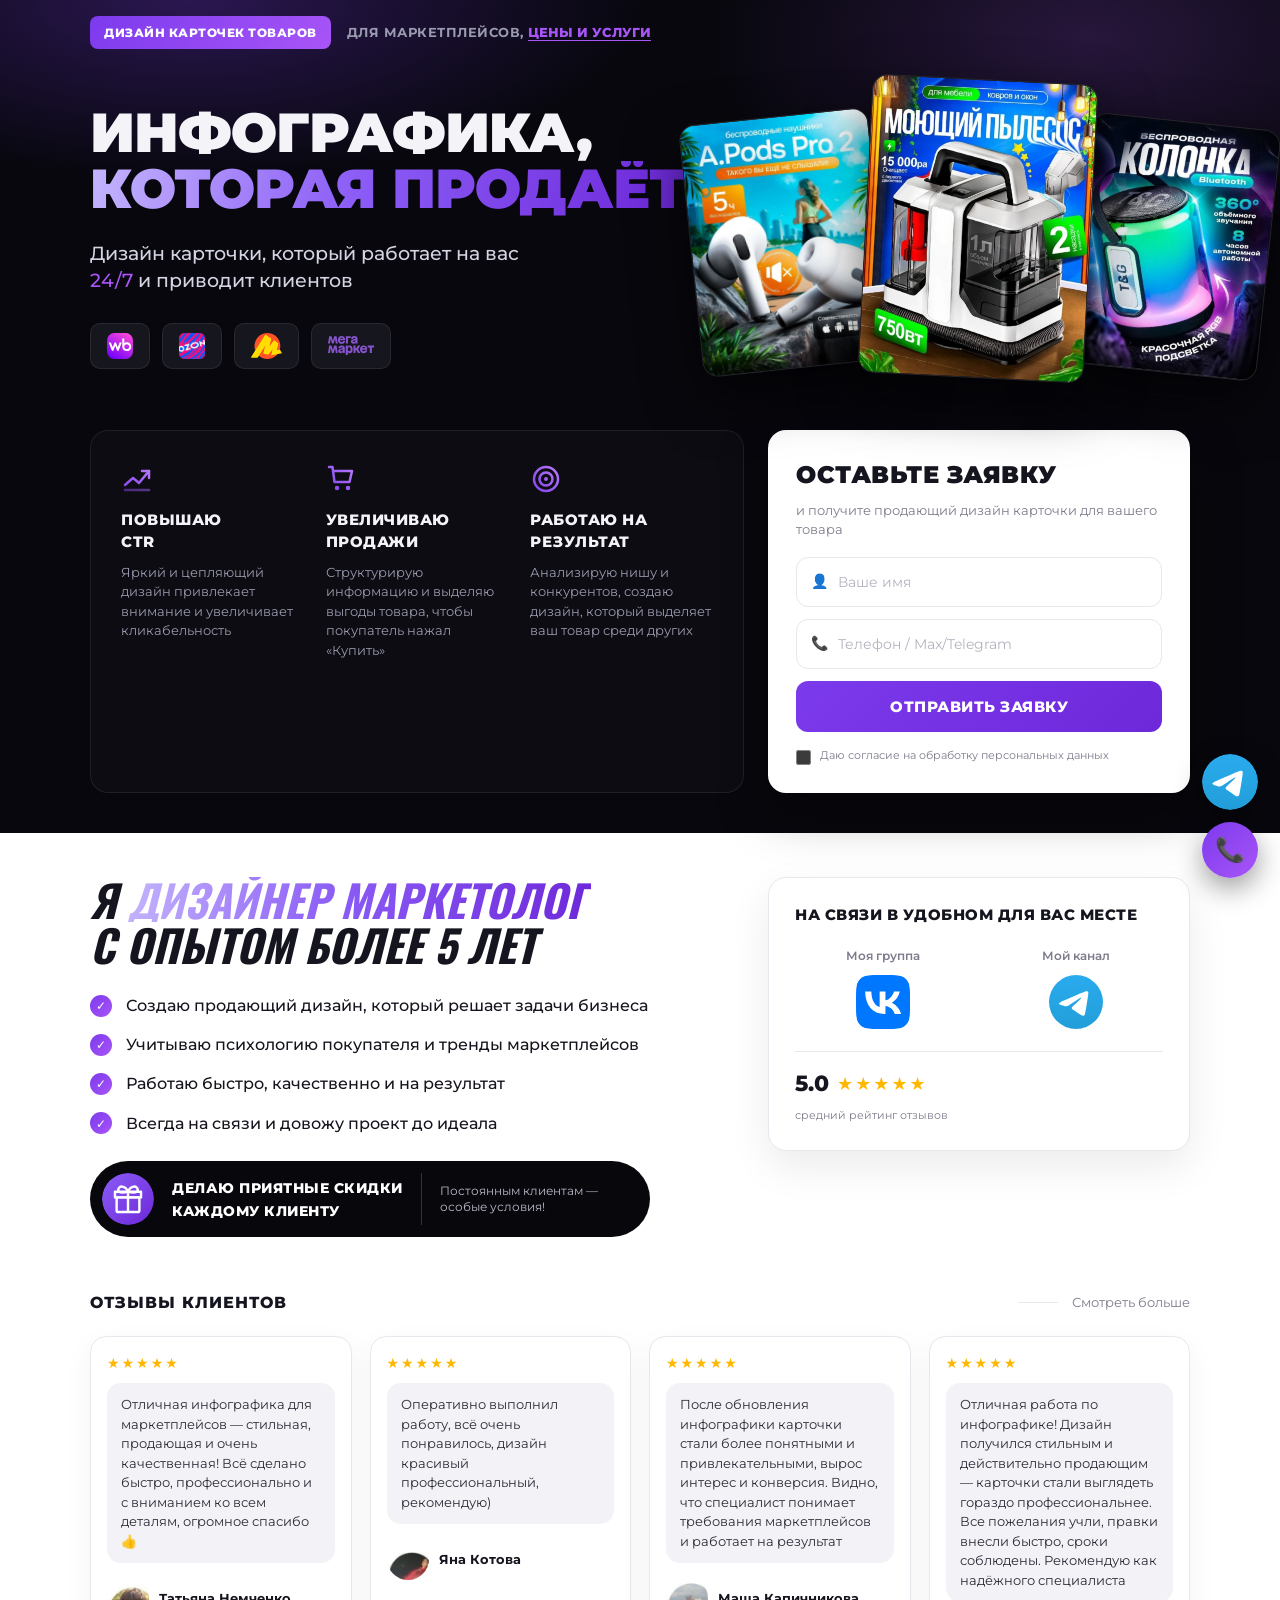
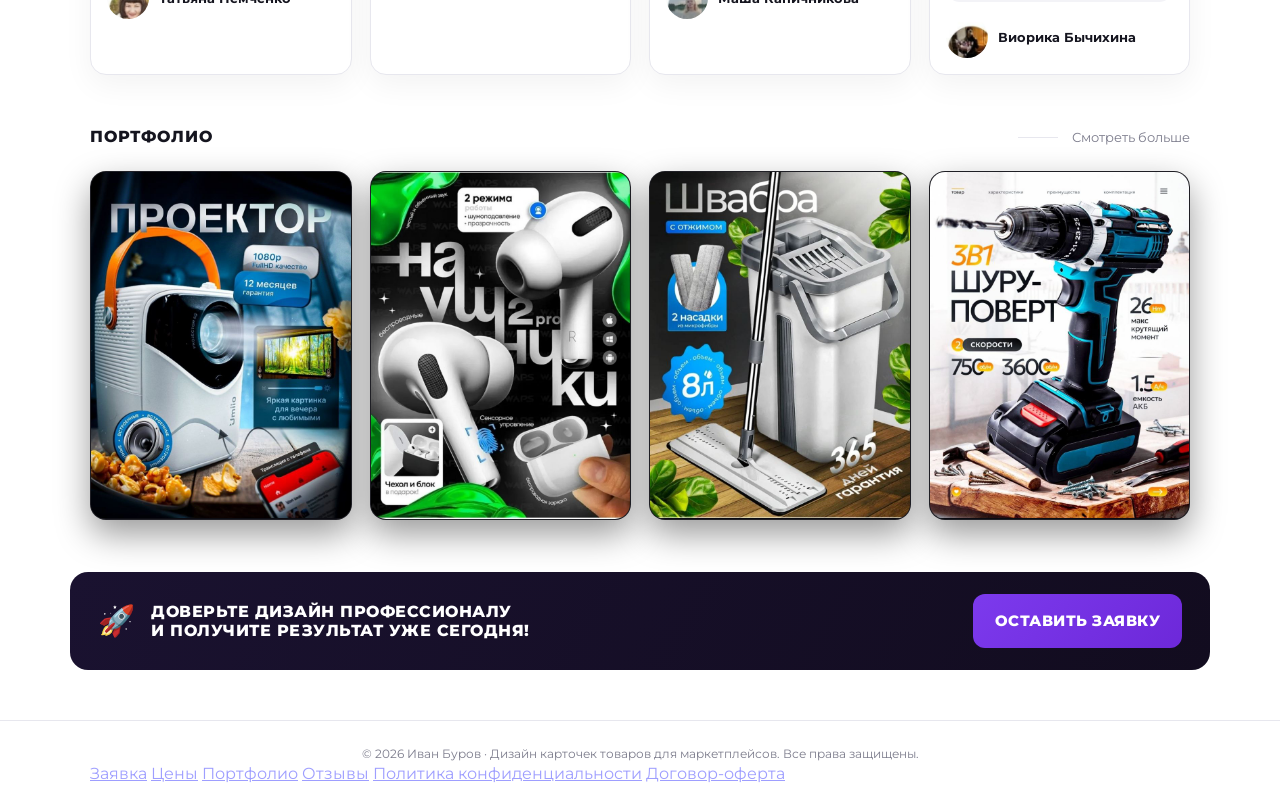
==== commit f50a05a5: "SEO под idesighn.ru (РФ): meta, OG, JSON-LD, sitemap, robots, .htaccess, manifest, privacy, offer" ====
--- a/index.html
+++ b/index.html
@@ -1,13 +1,74 @@
 <!DOCTYPE html>
-<html lang="ru">
+<html lang="ru-RU">
 <head>
   <meta charset="UTF-8" />
-  <meta name="viewport" content="width=device-width, initial-scale=1.0" />
-  <title>Инфографика, которая продаёт — дизайн карточек товаров для маркетплейсов</title>
-  <meta name="description" content="Продающий дизайн карточек товаров для Wildberries, Ozon, Яндекс Маркет и Megamarket. Повышаю CTR, увеличиваю продажи, работаю на результат." />
+  <meta http-equiv="X-UA-Compatible" content="IE=edge" />
+  <meta name="viewport" content="width=device-width, initial-scale=1.0, viewport-fit=cover" />
+  <meta name="theme-color" content="#0b0716" />
+  <meta name="color-scheme" content="dark" />
+  <meta name="format-detection" content="telephone=yes" />
+  <meta name="geo.region" content="RU" />
+  <meta name="geo.placename" content="Россия" />
+  <meta name="rating" content="5.0" />
+
+  <title>Инфографика для маркетплейсов — дизайн карточек Wildberries, Ozon, Яндекс Маркет, Megamarket | idesighn.ru</title>
+  <meta name="description" content="Продающая инфографика и дизайн карточек товаров для Wildberries, Ozon, Яндекс Маркет и Megamarket. Повышаю CTR и продажи, опыт 5+ лет. Цены от 600 ₽. Заявка онлайн на idesighn.ru." />
+  <meta name="keywords" content="инфографика для маркетплейсов, дизайн карточек товаров, карточки Wildberries, дизайн Ozon, Яндекс Маркет дизайн, Megamarket, продающая инфографика, дизайнер карточек, инфографика WB, дизайн для маркетплейсов, CTR, Rich контент, главный слайд, дизайнер-маркетолог" />
+  <meta name="author" content="Иван Буров" />
+  <meta name="copyright" content="Иван Буров, idesighn.ru" />
+  <meta name="robots" content="index, follow, max-image-preview:large, max-snippet:-1, max-video-preview:-1" />
+  <meta name="googlebot" content="index, follow" />
+  <meta name="yandex" content="index, follow" />
+  <meta name="referrer" content="strict-origin-when-cross-origin" />
+
+  <link rel="canonical" href="https://idesighn.ru/" />
+  <link rel="alternate" hreflang="ru-RU" href="https://idesighn.ru/" />
+  <link rel="alternate" hreflang="x-default" href="https://idesighn.ru/" />
+
+  <!-- Favicons -->
+  <link rel="icon" href="/assets/img/favicon.svg" type="image/svg+xml" />
+  <link rel="icon" href="/assets/img/icon-192.png" type="image/png" sizes="192x192" />
+  <link rel="icon" href="/assets/img/favicon.svg" type="image/svg+xml" sizes="any" />
+  <link rel="shortcut icon" href="/assets/img/favicon.svg" />
+  <link rel="apple-touch-icon" href="/assets/img/apple-touch-icon.png" sizes="180x180" />
+  <link rel="mask-icon" href="/assets/img/favicon.svg" color="#6b1dff" />
+  <meta name="msapplication-TileColor" content="#0b0716" />
+  <meta name="msapplication-TileImage" content="/assets/img/icon-192.png" />
+  <meta name="msapplication-config" content="/assets/img/browserconfig.xml" />
+
+  <!-- PWA -->
+  <link rel="manifest" href="/manifest.webmanifest" />
+
+  <!-- OpenGraph -->
+  <meta property="og:type" content="website" />
+  <meta property="og:site_name" content="idesighn.ru — Инфографика для маркетплейсов" />
+  <meta property="og:locale" content="ru_RU" />
+  <meta property="og:locale:alternate" content="en_US" />
+  <meta property="og:title" content="Инфографика для маркетплейсов — дизайн карточек, который продаёт" />
+  <meta property="og:description" content="Дизайн карточек товаров для Wildberries, Ozon, Яндекс Маркет и Megamarket. Повышаю CTR и продажи. 5+ лет опыта. Цены от 600 ₽." />
+  <meta property="og:url" content="https://idesighn.ru/" />
+  <meta property="og:image" content="https://idesighn.ru/assets/img/og-image.svg" />
+  <meta property="og:image:secure_url" content="https://idesighn.ru/assets/img/og-image.svg" />
+  <meta property="og:image:type" content="image/svg+xml" />
+  <meta property="og:image:width" content="1200" />
+  <meta property="og:image:height" content="630" />
+  <meta property="og:image:alt" content="Инфографика, которая продаёт — дизайн карточек для маркетплейсов" />
+
+  <!-- Twitter Card -->
+  <meta name="twitter:card" content="summary_large_image" />
+  <meta name="twitter:title" content="Инфографика для маркетплейсов — дизайн карточек" />
+  <meta name="twitter:description" content="Продающая инфографика для Wildberries, Ozon, Яндекс Маркет и Megamarket. 5+ лет опыта." />
+  <meta name="twitter:image" content="https://idesighn.ru/assets/img/og-image.svg" />
+  <meta name="twitter:image:alt" content="Инфографика, которая продаёт — idesighn.ru" />
+
+  <!-- VK OpenGraph (используется ВКонтакте) -->
+  <meta property="vk:image" content="https://idesighn.ru/assets/img/og-image.svg" />
+
+  <!-- Шрифты с preconnect -->
   <link rel="preconnect" href="https://fonts.googleapis.com" />
   <link rel="preconnect" href="https://fonts.gstatic.com" crossorigin />
   <link href="https://fonts.googleapis.com/css2?family=Montserrat:ital,wght@0,400;0,500;0,600;0,700;0,800;0,900;1,800;1,900&family=Oswald:wght@500;600;700&display=swap" rel="stylesheet" />
+
   <link rel="stylesheet" href="styles.css" />
 </head>
 <body>
@@ -316,9 +377,17 @@
     </div>
   </main>
 
-  <footer class="site-footer">
+  <footer class="site-footer" itemscope itemtype="https://schema.org/WPFooter">
     <div class="container">
-      <p>© <span id="year"></span> Иван Буров · Дизайн карточек товаров для маркетплейсов. Все права защищены.</p>
+      <p>© <span id="year">2026</span> <span itemprop="copyrightHolder">Иван Буров</span> · <span itemprop="description">Дизайн карточек товаров для маркетплейсов</span>. Все права защищены.</p>
+      <nav class="footer-nav" aria-label="Подвал сайта">
+        <a href="#zayavka" rel="nofollow">Заявка</a>
+        <a href="#pricing" rel="nofollow">Цены</a>
+        <a href="#portfolio" rel="nofollow">Портфолио</a>
+        <a href="#reviews" rel="nofollow">Отзывы</a>
+        <a href="/privacy.html" rel="nofollow">Политика конфиденциальности</a>
+        <a href="/offer.html" rel="nofollow">Договор-оферта</a>
+      </nav>
     </div>
   </footer>
 
@@ -354,6 +423,166 @@
     </div>
   </div>
 
+  <!-- ===== JSON-LD: структурированные данные ===== -->
+  <script type="application/ld+json">
+  {
+    "@context": "https://schema.org",
+    "@graph": [
+      {
+        "@type": ["Organization", "ProfessionalService"],
+        "@id": "https://idesighn.ru/#organization",
+        "name": "idesighn.ru",
+        "alternateName": "Иван Буров — дизайнер карточек для маркетплейсов",
+        "url": "https://idesighn.ru/",
+        "logo": {
+          "@type": "ImageObject",
+          "url": "https://idesighn.ru/assets/img/icon-512.png",
+          "width": 512,
+          "height": 512
+        },
+        "image": "https://idesighn.ru/assets/img/og-image.svg",
+        "description": "Дизайн карточек товаров и инфографика для Wildberries, Ozon, Яндекс Маркет, Megamarket. Повышаем CTR и продажи на маркетплейсах.",
+        "founder": {
+          "@type": "Person",
+          "@id": "https://idesighn.ru/#person",
+          "name": "Иван Буров",
+          "jobTitle": "Дизайнер-маркетолог",
+          "url": "https://idesighn.ru/",
+          "sameAs": [
+            "https://vk.ru/disain1infografika",
+            "https://t.me/ivan2000disainer"
+          ]
+        },
+        "contactPoint": [
+          {
+            "@type": "ContactPoint",
+            "telephone": "+7-961-921-41-18",
+            "contactType": "customer service",
+            "areaServed": "RU",
+            "availableLanguage": ["Russian"]
+          },
+          {
+            "@type": "ContactPoint",
+            "url": "https://t.me/IvanBurov25",
+            "contactType": "sales",
+            "areaServed": "RU",
+            "availableLanguage": ["Russian"]
+          }
+        ],
+        "address": {
+          "@type": "PostalAddress",
+          "addressCountry": "RU",
+          "addressLocality": "Россия"
+        },
+        "areaServed": [
+          { "@type": "Country", "name": "Россия" }
+        ],
+        "priceRange": "₽₽",
+        "aggregateRating": {
+          "@type": "AggregateRating",
+          "ratingValue": "5.0",
+          "reviewCount": "8",
+          "bestRating": "5",
+          "worstRating": "1"
+        },
+        "sameAs": [
+          "https://vk.ru/disain1infografika",
+          "https://t.me/ivan2000disainer"
+        ]
+      },
+      {
+        "@type": "WebSite",
+        "@id": "https://idesighn.ru/#website",
+        "url": "https://idesighn.ru/",
+        "name": "idesighn.ru",
+        "inLanguage": "ru-RU",
+        "publisher": { "@id": "https://idesighn.ru/#organization" }
+      },
+      {
+        "@type": "WebPage",
+        "@id": "https://idesighn.ru/#webpage",
+        "url": "https://idesighn.ru/",
+        "name": "Инфографика для маркетплейсов — дизайн карточек Wildberries, Ozon, Яндекс Маркет, Megamarket",
+        "isPartOf": { "@id": "https://idesighn.ru/#website" },
+        "inLanguage": "ru-RU",
+        "description": "Продающая инфографика и дизайн карточек товаров для Wildberries, Ozon, Яндекс Маркет и Megamarket.",
+        "primaryImageOfPage": { "@type": "ImageObject", "url": "https://idesighn.ru/assets/img/og-image.svg" },
+        "breadcrumb": { "@id": "https://idesighn.ru/#breadcrumb" }
+      },
+      {
+        "@type": "BreadcrumbList",
+        "@id": "https://idesighn.ru/#breadcrumb",
+        "itemListElement": [
+          { "@type": "ListItem", "position": 1, "name": "Главная", "item": "https://idesighn.ru/" },
+          { "@type": "ListItem", "position": 2, "name": "Цены и услуги", "item": "https://idesighn.ru/#pricing" },
+          { "@type": "ListItem", "position": 3, "name": "Портфолио", "item": "https://idesighn.ru/#portfolio" },
+          { "@type": "ListItem", "position": 4, "name": "Оставить заявку", "item": "https://idesighn.ru/#zayavka" }
+        ]
+      },
+      {
+        "@type": "Service",
+        "serviceType": "Дизайн карточек для маркетплейсов",
+        "provider": { "@id": "https://idesighn.ru/#organization" },
+        "areaServed": { "@type": "Country", "name": "Россия" },
+        "hasOfferCatalog": {
+          "@type": "OfferCatalog",
+          "name": "Услуги дизайнера карточек",
+          "itemListElement": [
+            { "@type": "Offer", "name": "Инфографика и дизайн — 5 слайдов", "price": "3100", "priceCurrency": "RUB" },
+            { "@type": "Offer", "name": "Дополнительный слайд", "price": "600", "priceCurrency": "RUB" },
+            { "@type": "Offer", "name": "Rich контент", "price": "1000", "priceCurrency": "RUB" },
+            { "@type": "Offer", "name": "Супер Акция: 2 доп. слайда в подарок", "price": "3100", "priceCurrency": "RUB" },
+            { "@type": "Offer", "name": "Главный слайд", "price": "700", "priceCurrency": "RUB" }
+          ]
+        }
+      },
+      {
+        "@type": "FAQPage",
+        "mainEntity": [
+          {
+            "@type": "Question",
+            "name": "Какие маркетплейсы вы поддерживаете?",
+            "acceptedAnswer": { "@type": "Answer", "text": "Делаю дизайн карточек для Wildberries, Ozon, Яндекс Маркет и Megamarket. Опыт работы с каждой площадкой более 5 лет." }
+          },
+          {
+            "@type": "Question",
+            "name": "Сколько стоит дизайн одной карточки?",
+            "acceptedAnswer": { "@type": "Answer", "text": "Главный слайд — 700 ₽, дополнительный слайд — 600 ₽, пакет 5 слайдов — 3 100 ₽, Rich контент — 1 000 ₽. Постоянным клиентам — скидки." }
+          },
+          {
+            "@type": "Question",
+            "name": "Сколько времени занимает работа?",
+            "acceptedAnswer": { "@type": "Answer", "text": "Стандартный заказ 5 слайдов — от 1 рабочего дня. Срочные заказы — по договорённости." }
+          },
+          {
+            "@type": "Question",
+            "name": "Делаете ли вы правки?",
+            "acceptedAnswer": { "@type": "Answer", "text": "Да, в стоимость входит доработка до идеала. Довожу проект до результата." }
+          },
+          {
+            "@type": "Question",
+            "name": "Как поднять CTR карточки на маркетплейсе?",
+            "acceptedAnswer": { "@type": "Answer", "text": "За счёт яркой и структурированной инфографики, выделения выгод товара, цепляющего главного слайда и анализа конкурентов в нише." }
+          }
+        ]
+      },
+      {
+        "@type": "Person",
+        "@id": "https://idesighn.ru/#person",
+        "name": "Иван Буров",
+        "jobTitle": "Дизайнер-маркетолог",
+        "worksFor": { "@id": "https://idesighn.ru/#organization" },
+        "url": "https://idesighn.ru/",
+        "knowsAbout": ["Инфографика для маркетплейсов", "Дизайн карточек товаров", "Wildberries", "Ozon", "Яндекс Маркет", "Megamarket"],
+        "sameAs": [
+          "https://vk.ru/disain1infografika",
+          "https://t.me/ivan2000disainer"
+        ]
+      }
+    ]
+  }
+  </script>
+
   <script src="script.js"></script>
 </body>
 </html>
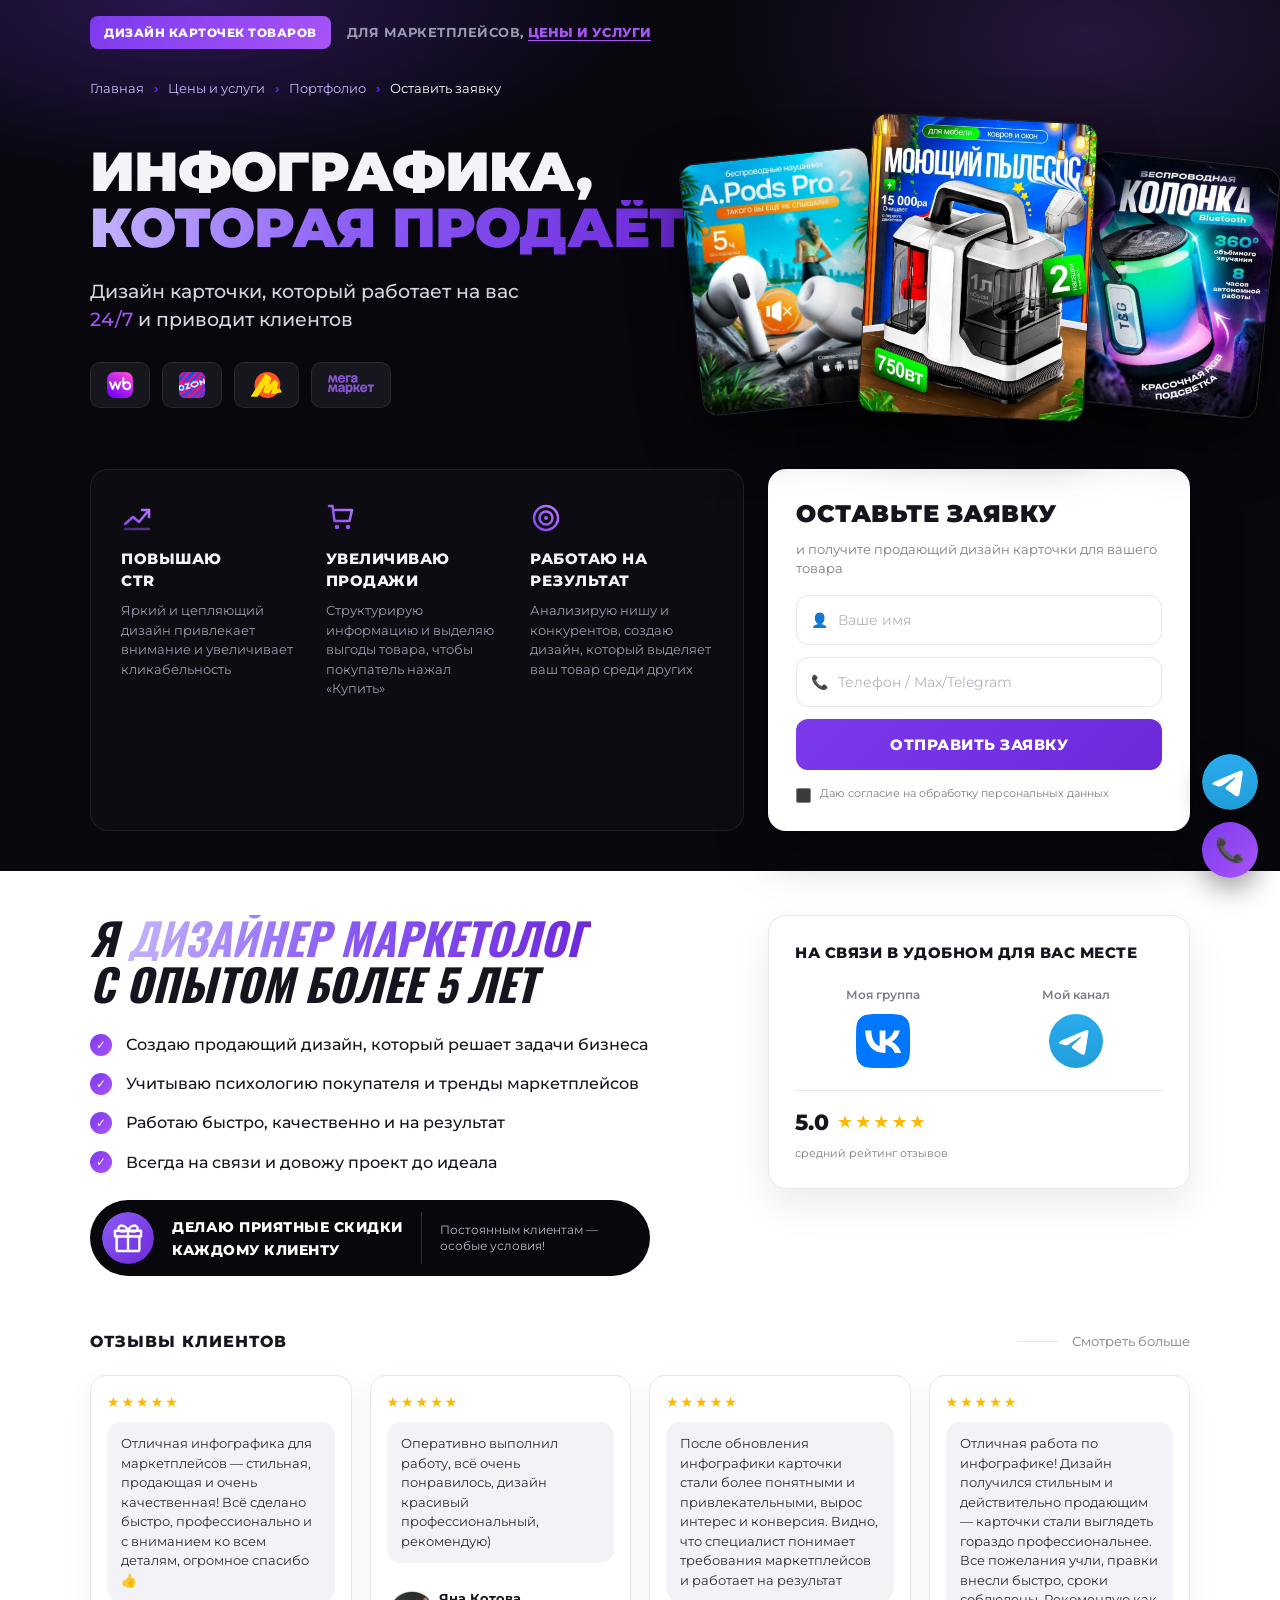
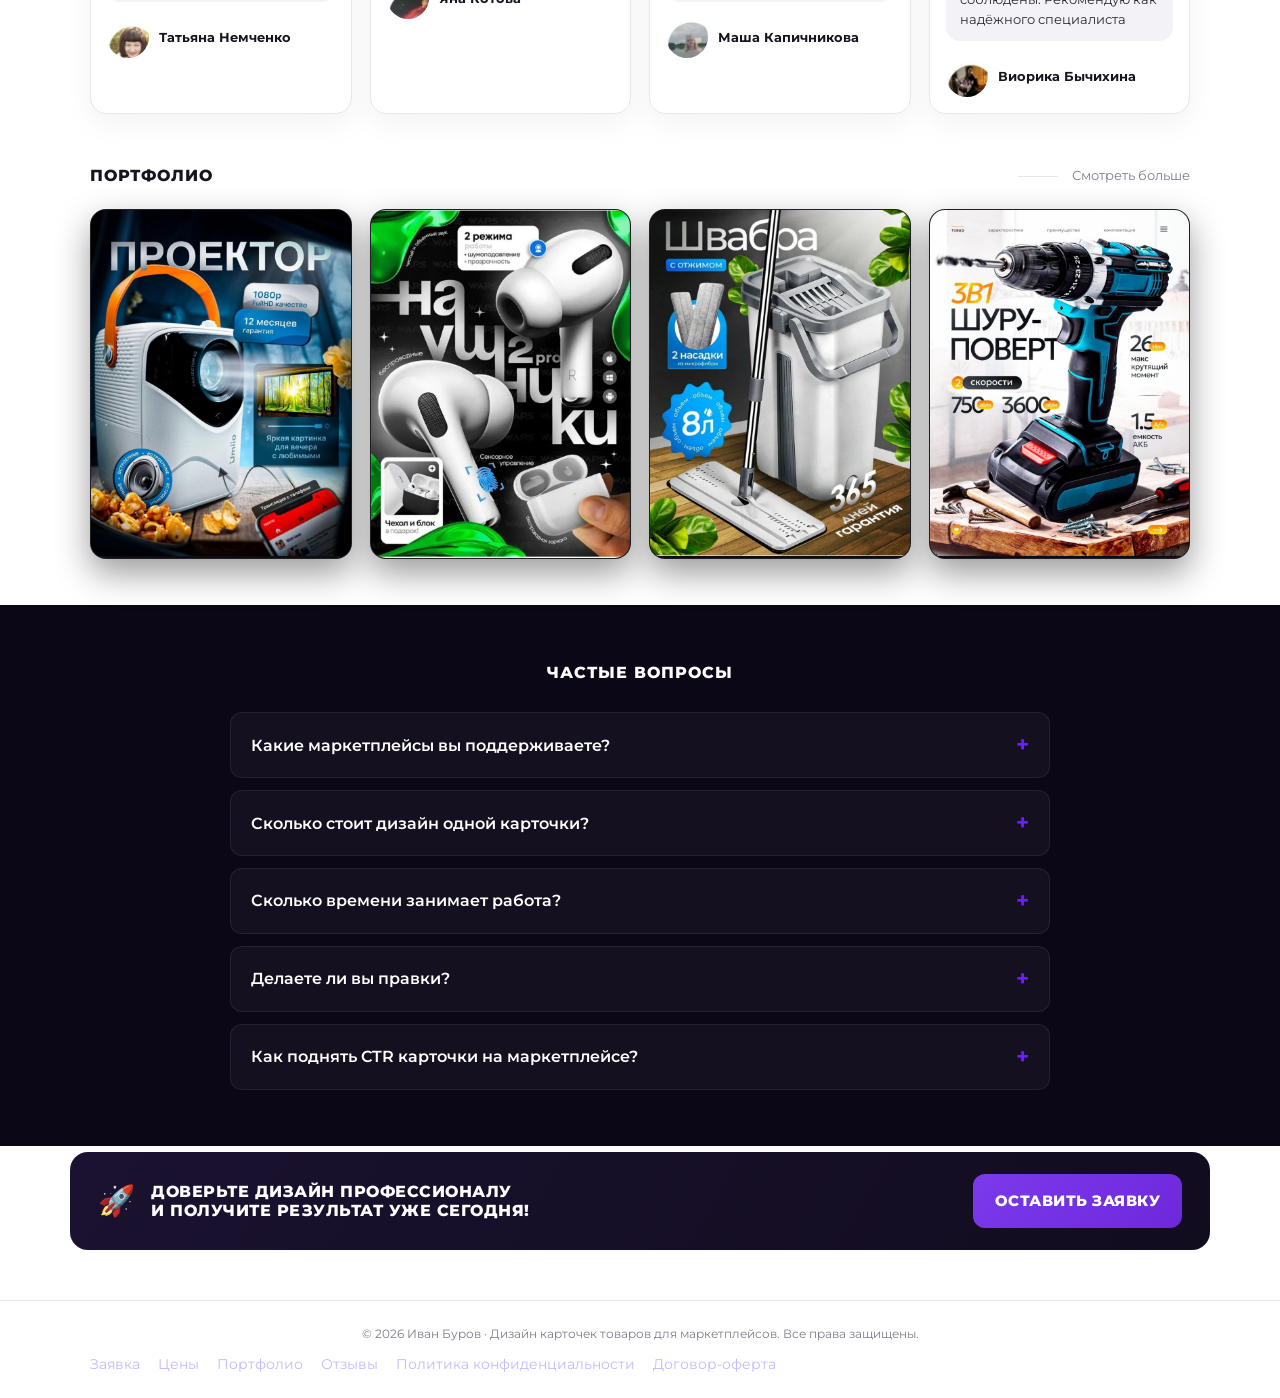
==== commit 92edfd74: "SEO расширение: Review, ImageObject/ImageGallery, Service+Offer на каждую услугу, alt-логотипы, коро" ====
--- a/index.html
+++ b/index.html
@@ -11,7 +11,7 @@
   <meta name="geo.placename" content="Россия" />
   <meta name="rating" content="5.0" />
 
-  <title>Инфографика для маркетплейсов — дизайн карточек Wildberries, Ozon, Яндекс Маркет, Megamarket | idesighn.ru</title>
+  <title>Инфографика для маркетплейсов — дизайн карточек WB, Ozon, ЯМ | idesighn.ru</title>
   <meta name="description" content="Продающая инфографика и дизайн карточек товаров для Wildberries, Ozon, Яндекс Маркет и Megamarket. Повышаю CTR и продажи, опыт 5+ лет. Цены от 600 ₽. Заявка онлайн на idesighn.ru." />
   <meta name="keywords" content="инфографика для маркетплейсов, дизайн карточек товаров, карточки Wildberries, дизайн Ozon, Яндекс Маркет дизайн, Megamarket, продающая инфографика, дизайнер карточек, инфографика WB, дизайн для маркетплейсов, CTR, Rich контент, главный слайд, дизайнер-маркетолог" />
   <meta name="author" content="Иван Буров" />
@@ -19,6 +19,9 @@
   <meta name="robots" content="index, follow, max-image-preview:large, max-snippet:-1, max-video-preview:-1" />
   <meta name="googlebot" content="index, follow" />
   <meta name="yandex" content="index, follow" />
+  <!-- Замените значения на реальные коды подтверждения из Яндекс.Вебмастера и Google Search Console -->
+  <meta name="yandex-verification" content="PLACEHOLDER_YANDEX_VERIFICATION" />
+  <meta name="google-site-verification" content="PLACEHOLDER_GOOGLE_VERIFICATION" />
   <meta name="referrer" content="strict-origin-when-cross-origin" />
 
   <link rel="canonical" href="https://idesighn.ru/" />
@@ -82,6 +85,30 @@
   </header>
 
   <main>
+    <!-- BREADCRUMBS -->
+    <nav class="breadcrumbs" aria-label="Навигационная цепочка">
+      <div class="container">
+        <ol itemscope itemtype="https://schema.org/BreadcrumbList">
+          <li itemprop="itemListElement" itemscope itemtype="https://schema.org/ListItem">
+            <a itemprop="item" href="https://idesighn.ru/"><span itemprop="name">Главная</span></a>
+            <meta itemprop="position" content="1" />
+          </li>
+          <li itemprop="itemListElement" itemscope itemtype="https://schema.org/ListItem">
+            <a itemprop="item" href="#pricing"><span itemprop="name">Цены и услуги</span></a>
+            <meta itemprop="position" content="2" />
+          </li>
+          <li itemprop="itemListElement" itemscope itemtype="https://schema.org/ListItem">
+            <a itemprop="item" href="#portfolio"><span itemprop="name">Портфолио</span></a>
+            <meta itemprop="position" content="3" />
+          </li>
+          <li itemprop="itemListElement" itemscope itemtype="https://schema.org/ListItem" aria-current="page">
+            <span itemprop="name">Оставить заявку</span>
+            <meta itemprop="position" content="4" />
+          </li>
+        </ol>
+      </div>
+    </nav>
+
     <!-- HERO -->
     <section class="hero">
       <div class="container hero-grid">
@@ -94,11 +121,11 @@
             Дизайн карточки, который работает на вас<br />
             <span class="accent">24/7</span> и приводит клиентов
           </p>
-          <div class="marketplaces">
-            <span class="mp-chip"><img src="assets/img/logo-wb.svg" alt="Wildberries" /></span>
-            <span class="mp-chip"><img src="assets/img/logo-ozon.png" width="240" height="240" alt="Ozon" /></span>
-            <span class="mp-chip"><img src="assets/img/logo-ym.svg" alt="Яндекс Маркет" /></span>
-            <span class="mp-chip mp-wide"><img src="assets/img/logo-mm.svg" alt="Megamarket" /></span>
+          <div class="marketplaces" aria-label="Маркетплейсы, для которых делаем дизайн">
+            <span class="mp-chip"><img src="assets/img/logo-wb.svg" alt="Wildberries — дизайн карточек" width="48" height="48" loading="lazy" decoding="async" /></span>
+            <span class="mp-chip"><img src="assets/img/logo-ozon.png" alt="Ozon — дизайн карточек" width="48" height="48" loading="lazy" decoding="async" /></span>
+            <span class="mp-chip"><img src="assets/img/logo-ym.svg" alt="Яндекс Маркет — дизайн карточек" width="48" height="48" loading="lazy" decoding="async" /></span>
+            <span class="mp-chip mp-wide"><img src="assets/img/logo-mm.svg" alt="Megamarket (СберМегаМаркет) — дизайн карточек" width="64" height="48" loading="lazy" decoding="async" /></span>
           </div>
         </div>
 
@@ -360,6 +387,35 @@
           <article class="folio folio--extra"><img loading="lazy" decoding="async" src="assets/img/portfolio-13.jpg" width="768" height="1024" alt="Карточка товара: чемодан" /></article>
           <article class="folio folio--extra"><img loading="lazy" decoding="async" src="assets/img/portfolio-14.jpg" width="774" height="1024" alt="Карточка товара: энергетик Lit Energy" /></article>
           <article class="folio folio--extra"><img loading="lazy" decoding="async" src="assets/img/portfolio-15.jpg" width="768" height="1024" alt="Карточка товара: беспроводные наушники N35" /></article>
+        </div>
+      </div>
+    </section>
+
+    <!-- FAQ (видимый блок) -->
+    <section class="faq" aria-label="Частые вопросы">
+      <div class="container">
+        <h2 class="section-title">ЧАСТЫЕ ВОПРОСЫ</h2>
+        <div class="faq-list">
+          <details>
+            <summary>Какие маркетплейсы вы поддерживаете?</summary>
+            <p>Делаю дизайн карточек для Wildberries, Ozon, Яндекс Маркет и Megamarket. Опыт работы с каждой площадкой более 5 лет.</p>
+          </details>
+          <details>
+            <summary>Сколько стоит дизайн одной карточки?</summary>
+            <p>Главный слайд — 700 ₽, дополнительный слайд — 600 ₽, пакет 5 слайдов — 3 100 ₽, Rich контент — 1 000 ₽. Постоянным клиентам — скидки.</p>
+          </details>
+          <details>
+            <summary>Сколько времени занимает работа?</summary>
+            <p>Стандартный заказ 5 слайдов — от 1 рабочего дня. Срочные заказы — по договорённости.</p>
+          </details>
+          <details>
+            <summary>Делаете ли вы правки?</summary>
+            <p>Да, в стоимость входит доработка до идеала. Довожу проект до результата.</p>
+          </details>
+          <details>
+            <summary>Как поднять CTR карточки на маркетплейсе?</summary>
+            <p>За счёт яркой и структурированной инфографики, выделения выгод товара, цепляющего главного слайда и анализа конкурентов в нише.</p>
+          </details>
         </div>
       </div>
     </section>
@@ -521,19 +577,97 @@
       },
       {
         "@type": "Service",
+        "@id": "https://idesighn.ru/#service-5slides",
+        "name": "Инфографика и дизайн — 5 слайдов",
         "serviceType": "Дизайн карточек для маркетплейсов",
+        "category": "Графический дизайн",
         "provider": { "@id": "https://idesighn.ru/#organization" },
         "areaServed": { "@type": "Country", "name": "Россия" },
-        "hasOfferCatalog": {
-          "@type": "OfferCatalog",
-          "name": "Услуги дизайнера карточек",
-          "itemListElement": [
-            { "@type": "Offer", "name": "Инфографика и дизайн — 5 слайдов", "price": "3100", "priceCurrency": "RUB" },
-            { "@type": "Offer", "name": "Дополнительный слайд", "price": "600", "priceCurrency": "RUB" },
-            { "@type": "Offer", "name": "Rich контент", "price": "1000", "priceCurrency": "RUB" },
-            { "@type": "Offer", "name": "Супер Акция: 2 доп. слайда в подарок", "price": "3100", "priceCurrency": "RUB" },
-            { "@type": "Offer", "name": "Главный слайд", "price": "700", "priceCurrency": "RUB" }
-          ]
+        "description": "Комплект из 5 продающих слайдов инфографики для карточки товара на маркетплейсе. Срок — от 1 рабочего дня.",
+        "offers": {
+          "@type": "Offer",
+          "name": "Инфографика и дизайн — 5 слайдов",
+          "price": "3100",
+          "priceCurrency": "RUB",
+          "availability": "https://schema.org/InStock",
+          "url": "https://idesighn.ru/#pricing",
+          "validFrom": "2026-01-01"
+        }
+      },
+      {
+        "@type": "Service",
+        "@id": "https://idesighn.ru/#service-extra-slide",
+        "name": "Дополнительный слайд",
+        "serviceType": "Дизайн карточек для маркетплейсов",
+        "category": "Графический дизайн",
+        "provider": { "@id": "https://idesighn.ru/#organization" },
+        "areaServed": { "@type": "Country", "name": "Россия" },
+        "description": "Дополнительный продающий слайд к основному пакету инфографики карточки товара.",
+        "offers": {
+          "@type": "Offer",
+          "name": "Дополнительный слайд",
+          "price": "600",
+          "priceCurrency": "RUB",
+          "availability": "https://schema.org/InStock",
+          "url": "https://idesighn.ru/#pricing",
+          "validFrom": "2026-01-01"
+        }
+      },
+      {
+        "@type": "Service",
+        "@id": "https://idesighn.ru/#service-rich",
+        "name": "Rich контент",
+        "serviceType": "Rich-контент для маркетплейсов",
+        "category": "Графический дизайн",
+        "provider": { "@id": "https://idesighn.ru/#organization" },
+        "areaServed": { "@type": "Country", "name": "Россия" },
+        "description": "Rich-контент (интерактивная карточка) для Wildberries, Ozon, Яндекс Маркет, Megamarket.",
+        "offers": {
+          "@type": "Offer",
+          "name": "Rich контент",
+          "price": "1000",
+          "priceCurrency": "RUB",
+          "availability": "https://schema.org/InStock",
+          "url": "https://idesighn.ru/#pricing",
+          "validFrom": "2026-01-01"
+        }
+      },
+      {
+        "@type": "Service",
+        "@id": "https://idesighn.ru/#service-promo",
+        "name": "Супер Акция: 5 слайдов + 2 в подарок",
+        "serviceType": "Дизайн карточек для маркетплейсов",
+        "category": "Графический дизайн",
+        "provider": { "@id": "https://idesighn.ru/#organization" },
+        "areaServed": { "@type": "Country", "name": "Россия" },
+        "description": "Акция: 5 слайдов инфографики и 2 дополнительных слайда в подарок по цене 3 100 ₽ вместо 8 000 ₽.",
+        "offers": {
+          "@type": "Offer",
+          "name": "Супер Акция: 5+2 слайда",
+          "price": "3100",
+          "priceCurrency": "RUB",
+          "availability": "https://schema.org/InStock",
+          "url": "https://idesighn.ru/#pricing",
+          "validFrom": "2026-01-01"
+        }
+      },
+      {
+        "@type": "Service",
+        "@id": "https://idesighn.ru/#service-main-slide",
+        "name": "Главный слайд карточки",
+        "serviceType": "Дизайн карточек для маркетплейсов",
+        "category": "Графический дизайн",
+        "provider": { "@id": "https://idesighn.ru/#organization" },
+        "areaServed": { "@type": "Country", "name": "Россия" },
+        "description": "Главный (первый) слайд карточки — самый важный для CTR на маркетплейсе.",
+        "offers": {
+          "@type": "Offer",
+          "name": "Главный слайд",
+          "price": "700",
+          "priceCurrency": "RUB",
+          "availability": "https://schema.org/InStock",
+          "url": "https://idesighn.ru/#pricing",
+          "validFrom": "2026-01-01"
         }
       },
       {
@@ -578,11 +712,165 @@
           "https://vk.ru/disain1infografika",
           "https://t.me/ivan2000disainer"
         ]
+      },
+      {
+        "@type": "Review",
+        "name": "Отзыв Татьяны Немченко",
+        "author": { "@type": "Person", "name": "Татьяна Немченко" },
+        "datePublished": "2025-11-12",
+        "reviewBody": "Отличная инфографика для маркетплейсов — стильная, продающая и очень качественная! Всё сделано быстро, профессионально и с вниманием ко всем деталям, огромное спасибо.",
+        "reviewRating": { "@type": "Rating", "ratingValue": "5", "bestRating": "5", "worstRating": "1" },
+        "itemReviewed": { "@id": "https://idesighn.ru/#organization" }
+      },
+      {
+        "@type": "Review",
+        "name": "Отзыв Яны Котовой",
+        "author": { "@type": "Person", "name": "Яна Котова" },
+        "datePublished": "2025-12-03",
+        "reviewBody": "Оперативно выполнил работу, всё очень понравилось, дизайн красивый профессиональный, рекомендую.",
+        "reviewRating": { "@type": "Rating", "ratingValue": "5", "bestRating": "5", "worstRating": "1" },
+        "itemReviewed": { "@id": "https://idesighn.ru/#organization" }
+      },
+      {
+        "@type": "Review",
+        "name": "Отзыв Маши Капичниковой",
+        "author": { "@type": "Person", "name": "Маша Капичникова" },
+        "datePublished": "2026-01-15",
+        "reviewBody": "После обновления инфографики карточки стали более понятными и привлекательными, вырос интерес и конверсия. Видно, что специалист понимает требования маркетплейсов и работает на результат.",
+        "reviewRating": { "@type": "Rating", "ratingValue": "5", "bestRating": "5", "worstRating": "1" },
+        "itemReviewed": { "@id": "https://idesighn.ru/#organization" }
+      },
+      {
+        "@type": "Review",
+        "name": "Отзыв Виорики Бычихиной",
+        "author": { "@type": "Person", "name": "Виорика Бычихина" },
+        "datePublished": "2026-02-08",
+        "reviewBody": "Отличная работа по инфографике! Дизайн получился стильным и действительно продающим — карточки стали выглядеть гораздо профессиональнее. Все пожелания учли, правки внесли быстро, сроки соблюдены. Рекомендую как надёжного специалиста.",
+        "reviewRating": { "@type": "Rating", "ratingValue": "5", "bestRating": "5", "worstRating": "1" },
+        "itemReviewed": { "@id": "https://idesighn.ru/#organization" }
+      },
+      {
+        "@type": "Review",
+        "name": "Отзыв Павла Литвинова",
+        "author": { "@type": "Person", "name": "Павел Литвинов" },
+        "datePublished": "2026-03-02",
+        "reviewBody": "Дизайном очень доволен, Иван справился с задачей очень профессионально, сделал всё оперативно в срок, инфографика впечатляет, рекомендую.",
+        "reviewRating": { "@type": "Rating", "ratingValue": "5", "bestRating": "5", "worstRating": "1" },
+        "itemReviewed": { "@id": "https://idesighn.ru/#organization" }
+      },
+      {
+        "@type": "Review",
+        "name": "Отзыв Олега П.",
+        "author": { "@type": "Person", "name": "Олег П." },
+        "datePublished": "2026-03-21",
+        "reviewBody": "Шикарная инфографика, CTR значительно повысился, стали заказывать больше, спасибо большое, супер.",
+        "reviewRating": { "@type": "Rating", "ratingValue": "5", "bestRating": "5", "worstRating": "1" },
+        "itemReviewed": { "@id": "https://idesighn.ru/#organization" }
+      },
+      {
+        "@type": "Review",
+        "name": "Отзыв Людмилы Соловьёвой",
+        "author": { "@type": "Person", "name": "Людмила Соловьёва" },
+        "datePublished": "2026-04-09",
+        "reviewBody": "Шикарная инфографика, продажи значительно выросли, больше кликов, рекомендую, просто супер.",
+        "reviewRating": { "@type": "Rating", "ratingValue": "5", "bestRating": "5", "worstRating": "1" },
+        "itemReviewed": { "@id": "https://idesighn.ru/#organization" }
+      },
+      {
+        "@type": "Review",
+        "name": "Отзыв Евгения Валерьевича",
+        "author": { "@type": "Person", "name": "Евгений Валерьевич" },
+        "datePublished": "2026-05-14",
+        "reviewBody": "Отличный специалист, быстро ответил, обсудили, работа выполнена в срок, очень доволен дизайном, будем работать ещё, рекомендую.",
+        "reviewRating": { "@type": "Rating", "ratingValue": "5", "bestRating": "5", "worstRating": "1" },
+        "itemReviewed": { "@id": "https://idesighn.ru/#organization" }
+      },
+      {
+        "@type": "ImageObject",
+        "@id": "https://idesighn.ru/#img-apods",
+        "contentUrl": "https://idesighn.ru/assets/img/card-apods.jpg",
+        "url": "https://idesighn.ru/assets/img/card-apods.jpg",
+        "name": "Инфографика карточки A.Pods Pro 2",
+        "description": "Пример дизайна карточки для беспроводных наушников A.Pods Pro 2 для маркетплейса.",
+        "caption": "A.Pods Pro 2 — беспроводные наушники",
+        "width": "768",
+        "height": "1024",
+        "encodingFormat": "image/jpeg",
+        "creator": { "@id": "https://idesighn.ru/#person" },
+        "copyrightHolder": { "@id": "https://idesighn.ru/#person" },
+        "license": "https://idesighn.ru/privacy.html",
+        "isPartOf": { "@id": "https://idesighn.ru/#organization" }
+      },
+      {
+        "@type": "ImageObject",
+        "@id": "https://idesighn.ru/#img-vacuum",
+        "contentUrl": "https://idesighn.ru/assets/img/card-vacuum.jpg",
+        "url": "https://idesighn.ru/assets/img/card-vacuum.jpg",
+        "name": "Инфографика моющего пылесоса",
+        "description": "Продающий слайд для карточки товара — моющий пылесос для мебели, ковров и окон.",
+        "caption": "Моющий пылесос для мебели, ковров и окон",
+        "width": "773",
+        "height": "1024",
+        "encodingFormat": "image/jpeg",
+        "creator": { "@id": "https://idesighn.ru/#person" },
+        "copyrightHolder": { "@id": "https://idesighn.ru/#person" },
+        "license": "https://idesighn.ru/privacy.html",
+        "isPartOf": { "@id": "https://idesighn.ru/#organization" }
+      },
+      {
+        "@type": "ImageObject",
+        "@id": "https://idesighn.ru/#img-speaker",
+        "contentUrl": "https://idesighn.ru/assets/img/card-speaker.jpg",
+        "url": "https://idesighn.ru/assets/img/card-speaker.jpg",
+        "name": "Инфографика Bluetooth-колонки",
+        "description": "Дизайн слайда карточки беспроводной Bluetooth-колонки с RGB-подсветкой.",
+        "caption": "Беспроводная Bluetooth-колонка с RGB-подсветкой",
+        "width": "650",
+        "height": "866",
+        "encodingFormat": "image/jpeg",
+        "creator": { "@id": "https://idesighn.ru/#person" },
+        "copyrightHolder": { "@id": "https://idesighn.ru/#person" },
+        "license": "https://idesighn.ru/privacy.html",
+        "isPartOf": { "@id": "https://idesighn.ru/#organization" }
+      },
+      {
+        "@type": "ImageGallery",
+        "@id": "https://idesighn.ru/#portfolio",
+        "name": "Портфолио работ — дизайн карточек для маркетплейсов",
+        "description": "Примеры готовых карточек товаров с инфографикой: проекторы, наушники, швабры, шуруповёрты, кабели, компрессоры, мультитулы, колонки, аэрогрили, блендеры, лазерные уровни, чемоданы, энергетики и др.",
+        "author": { "@id": "https://idesighn.ru/#person" },
+        "publisher": { "@id": "https://idesighn.ru/#organization" },
+        "associatedMedia": [
+          { "@type": "ImageObject", "contentUrl": "https://idesighn.ru/assets/img/portfolio-01.jpg", "caption": "Карточка товара: проектор Umiio", "width": "768", "height": "1024" },
+          { "@type": "ImageObject", "contentUrl": "https://idesighn.ru/assets/img/portfolio-02.jpg", "caption": "Карточка товара: беспроводные наушники Pro 2", "width": "764", "height": "1024" },
+          { "@type": "ImageObject", "contentUrl": "https://idesighn.ru/assets/img/portfolio-03.jpg", "caption": "Карточка товара: швабра с отжимом", "width": "768", "height": "1024" },
+          { "@type": "ImageObject", "contentUrl": "https://idesighn.ru/assets/img/portfolio-04.jpg", "caption": "Карточка товара: шуруповёрт 3 в 1", "width": "768", "height": "1024" },
+          { "@type": "ImageObject", "contentUrl": "https://idesighn.ru/assets/img/portfolio-05.jpg", "caption": "Карточка товара: кабель Lightning — USB-C", "width": "768", "height": "1024" },
+          { "@type": "ImageObject", "contentUrl": "https://idesighn.ru/assets/img/portfolio-06.jpg", "caption": "Карточка товара: автомобильный компрессор", "width": "768", "height": "1024" },
+          { "@type": "ImageObject", "contentUrl": "https://idesighn.ru/assets/img/portfolio-07.jpg", "caption": "Карточка товара: подарочный набор", "width": "768", "height": "1024" },
+          { "@type": "ImageObject", "contentUrl": "https://idesighn.ru/assets/img/portfolio-08.jpg", "caption": "Карточка товара: армейский мультитул 30 в 1", "width": "768", "height": "1024" },
+          { "@type": "ImageObject", "contentUrl": "https://idesighn.ru/assets/img/portfolio-09.jpg", "caption": "Карточка товара: беспроводная колонка", "width": "768", "height": "1024" },
+          { "@type": "ImageObject", "contentUrl": "https://idesighn.ru/assets/img/portfolio-10.jpg", "caption": "Карточка товара: электрический аэрогриль", "width": "768", "height": "1024" },
+          { "@type": "ImageObject", "contentUrl": "https://idesighn.ru/assets/img/portfolio-11.jpg", "caption": "Карточка товара: портативный блендер", "width": "768", "height": "1024" },
+          { "@type": "ImageObject", "contentUrl": "https://idesighn.ru/assets/img/portfolio-12.jpg", "caption": "Карточка товара: лазерный уровень 4D", "width": "768", "height": "1024" },
+          { "@type": "ImageObject", "contentUrl": "https://idesighn.ru/assets/img/portfolio-13.jpg", "caption": "Карточка товара: чемодан", "width": "768", "height": "1024" },
+          { "@type": "ImageObject", "contentUrl": "https://idesighn.ru/assets/img/portfolio-14.jpg", "caption": "Карточка товара: энергетик Lit Energy", "width": "774", "height": "1024" },
+          { "@type": "ImageObject", "contentUrl": "https://idesighn.ru/assets/img/portfolio-15.jpg", "caption": "Карточка товара: беспроводные наушники N35", "width": "768", "height": "1024" }
+        ]
       }
     ]
   }
   </script>
 
+  <!-- ===== Яндекс.Метрика (замените COUNTER_ID на свой номер счётчика) ===== -->
+  <script type="text/javascript">
+    (function(m,e,t,r,i,k,a){m[i]=m[i]||function(){(m[i].a=m[i].a||[]).push(arguments)};
+    m[i].l=1*new Date();k=e.createElement(t),a=e.getElementsByTagName(t)[0],k.async=1,k.src=r;
+    a.parentNode.insertBefore(k,a)})(window, document, "script", "https://mc.yandex.ru/metrika/tag.js", "ym");
+    // ym(XXXXXXXX, "init", { clickmap:true, trackLinks:true, accurateTrackBounce:true, webvisor:true });
+  </script>
+  <noscript><div><img src="https://mc.yandex.ru/watch/XXXXXXXX" style="position:absolute;left:-9999px;" alt=""/></div></noscript>
+
   <script src="script.js"></script>
 </body>
 </html>
--- a/styles.css
+++ b/styles.css
@@ -299,3 +299,29 @@
   .about-list li { font-size: 15px; }
   .socials { gap: 12px; }
 }
+/* ===== SEO-дополнения ===== */
+.breadcrumbs { padding: 14px 0 6px; font-size: 13px; color: #bdb3d4; }
+.breadcrumbs ol { display:flex; flex-wrap:wrap; gap: 6px 10px; list-style:none; padding:0; margin:0; }
+.breadcrumbs li { display:flex; align-items:center; gap:10px; }
+.breadcrumbs li + li::before { content: "›"; color: #6b1dff; font-weight: 700; }
+.breadcrumbs a { color: #c5b8ff; text-decoration: none; }
+.breadcrumbs a:hover { text-decoration: underline; }
+.breadcrumbs [aria-current="page"] { color: #fff; }
+
+.marketplaces { flex-wrap: wrap; }
+.marketplaces .mp-chip img { display:block; }
+
+.faq { padding: 56px 0; background: #0b0716; }
+.faq .section-title { color:#fff; text-align:center; margin-bottom: 28px; }
+.faq-list { max-width: 820px; margin: 0 auto; display: flex; flex-direction: column; gap: 12px; }
+.faq-list details { background: rgba(255,255,255,0.04); border: 1px solid rgba(255,255,255,0.08); border-radius: 12px; padding: 16px 20px; transition: border-color .2s; }
+.faq-list details[open] { border-color: #6b1dff; }
+.faq-list summary { cursor: pointer; font-weight: 600; color: #fff; list-style: none; display: flex; justify-content: space-between; align-items: center; }
+.faq-list summary::-webkit-details-marker { display:none; }
+.faq-list summary::after { content: "+"; color:#6b1dff; font-size: 22px; font-weight: 700; transition: transform .2s; }
+.faq-list details[open] summary::after { content: "−"; }
+.faq-list p { margin: 12px 0 0; color: #d9d2ee; line-height: 1.6; }
+
+.footer-nav { display:flex; flex-wrap:wrap; gap: 6px 18px; margin-top: 12px; font-size: 14px; }
+.footer-nav a { color: #c5b8ff; text-decoration: none; }
+.footer-nav a:hover { text-decoration: underline; }
